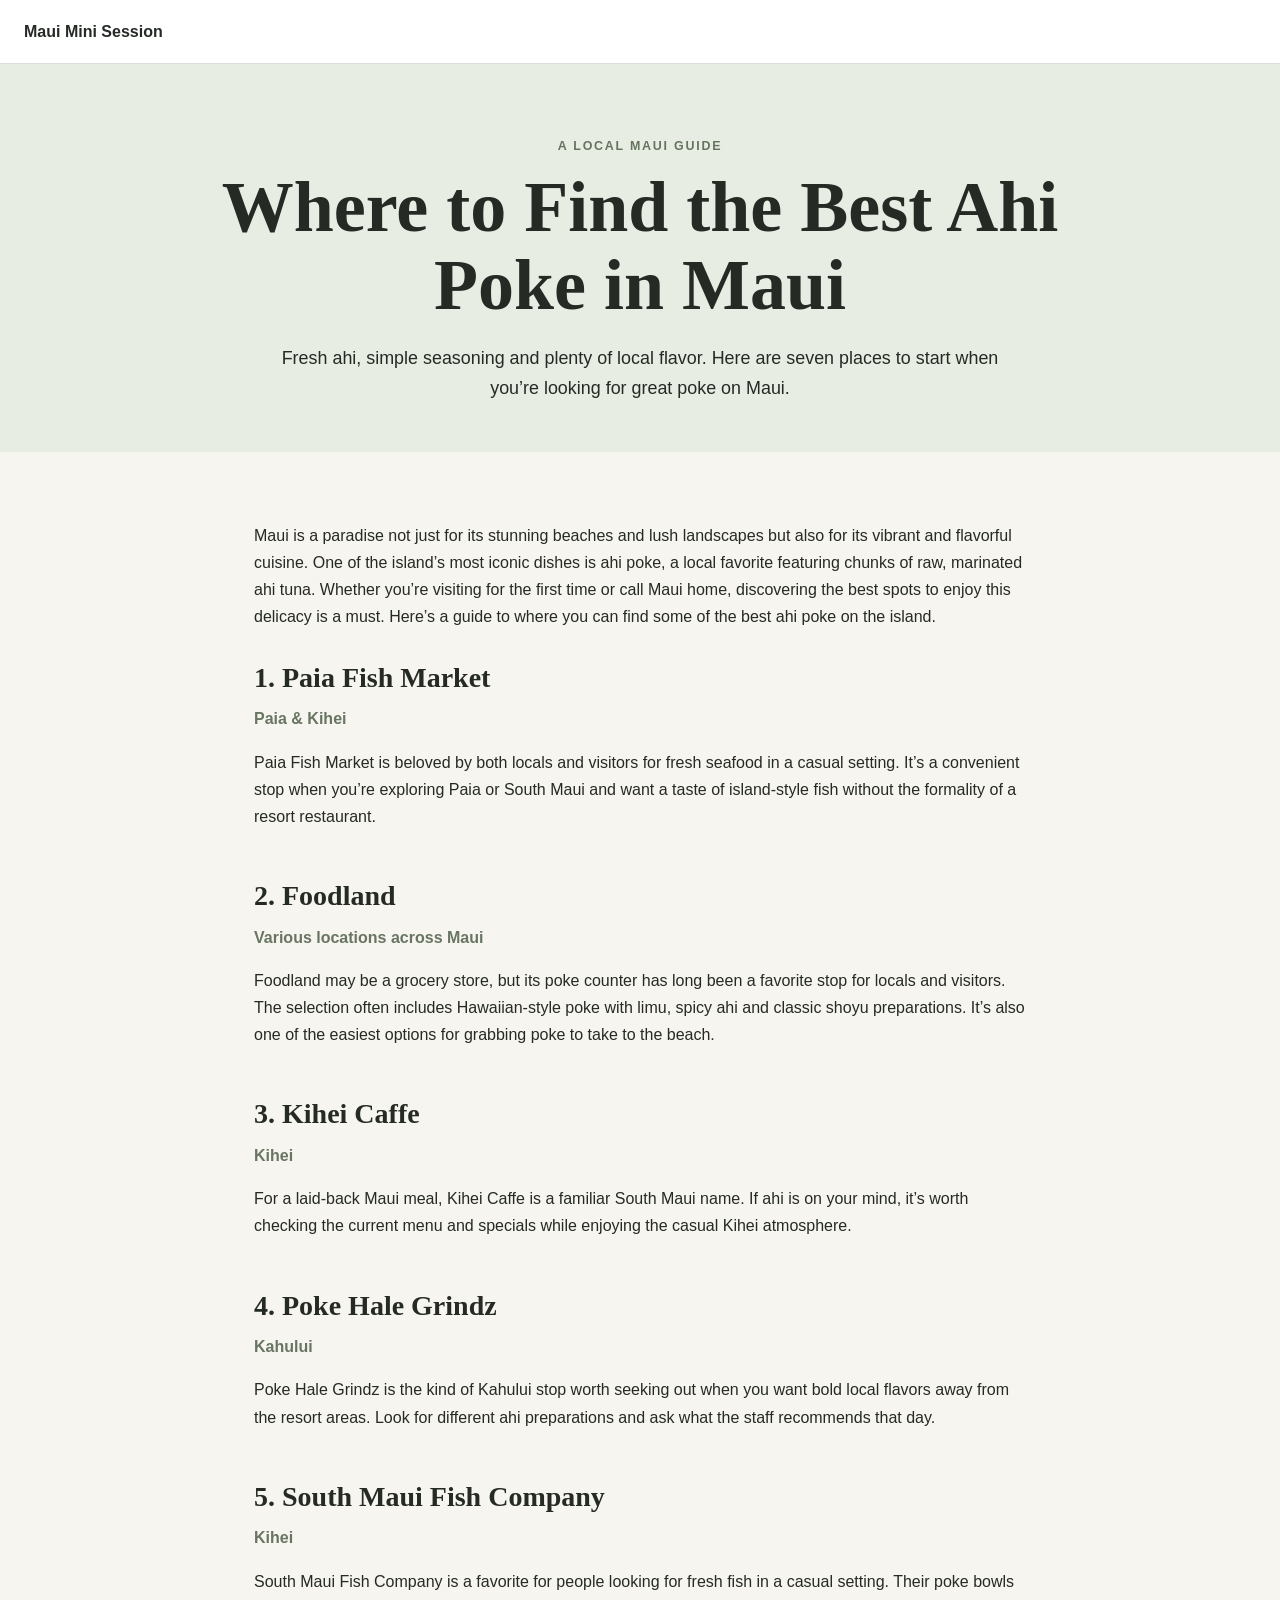
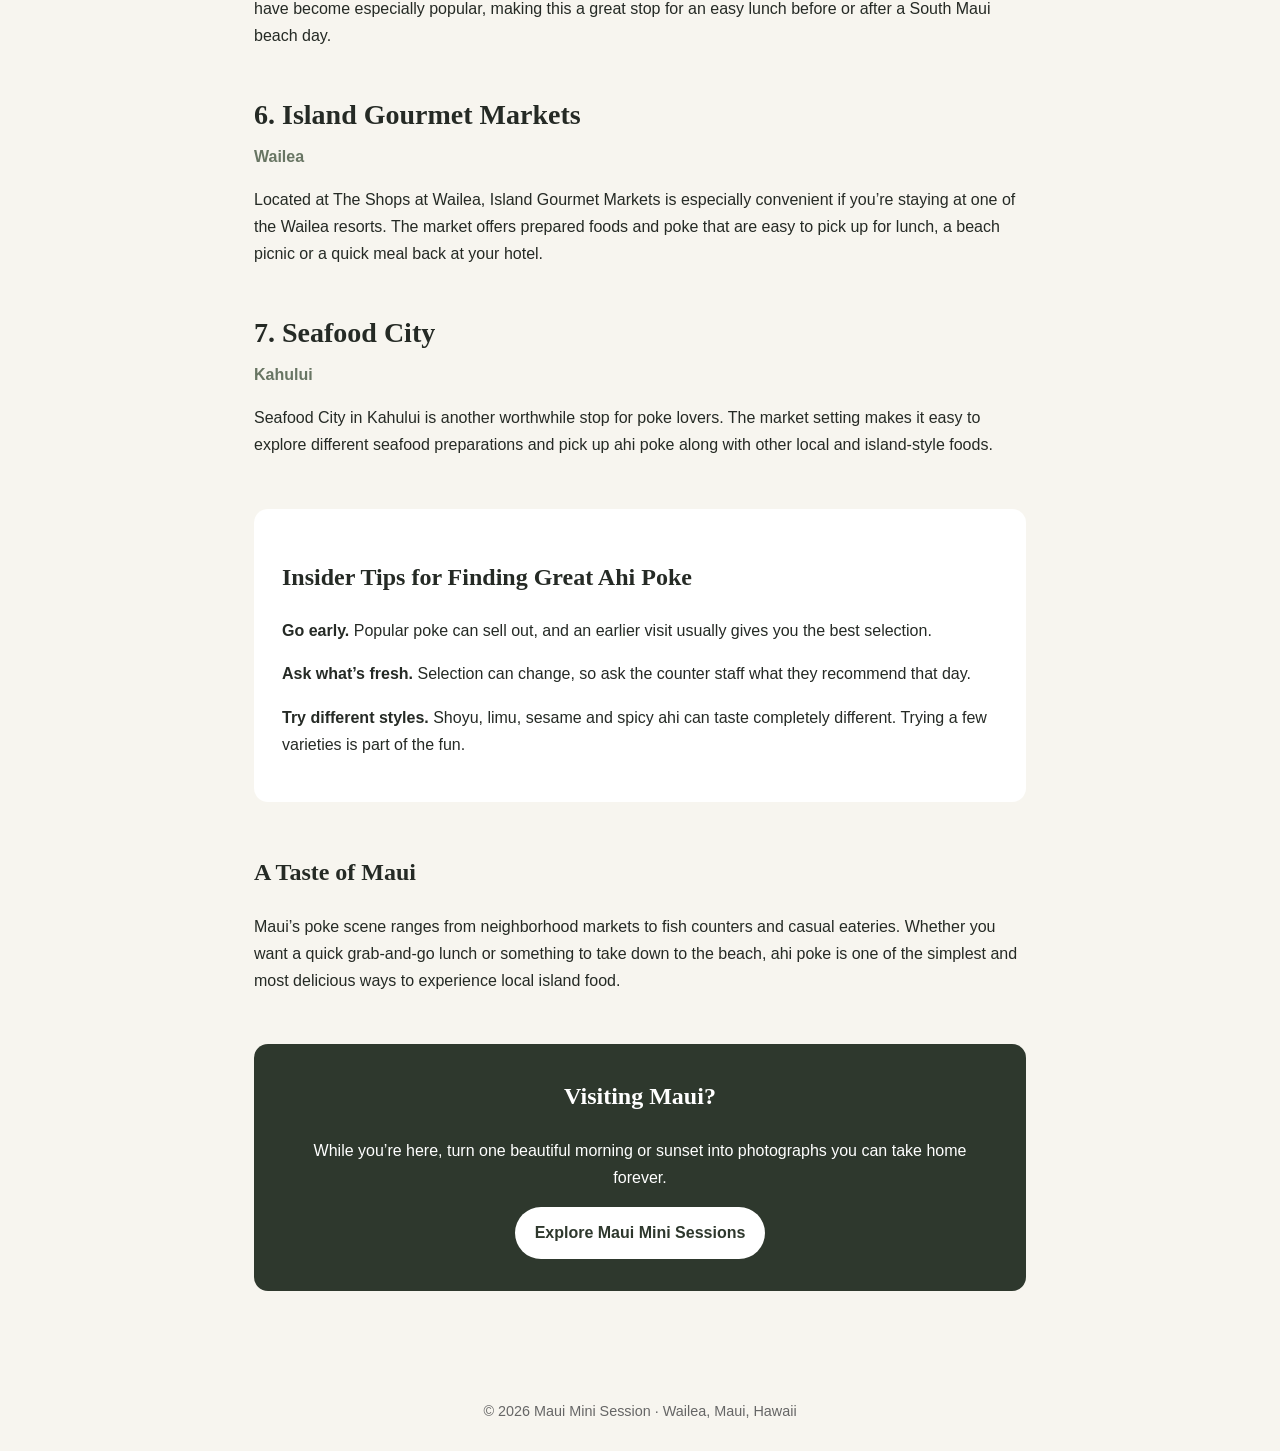
==== best-ahi-poke-maui/index.html @ fb703e7d "Publish guide to the best ahi poke in Maui" ====
<!doctype html>
<html lang="en">
<head>
<meta charset="utf-8">
<meta name="viewport" content="width=device-width, initial-scale=1">
<title>Where to Find the Best Ahi Poke in Maui | Local Maui Guide</title>
<meta name="description" content="Looking for the best ahi poke in Maui? Discover seven local favorites in Kihei, Wailea, Kahului and Paia, plus tips for finding fresh poke on the island.">
<link rel="canonical" href="https://mauiminisession.com/best-ahi-poke-maui/">
<meta name="robots" content="index,follow,max-image-preview:large,max-snippet:-1,max-video-preview:-1">
<link rel="icon" type="image/svg+xml" href="../assets/favicon.svg">
<meta property="og:type" content="article">
<meta property="og:site_name" content="Maui Mini Session">
<meta property="og:title" content="Where to Find the Best Ahi Poke in Maui">
<meta property="og:description" content="Seven local spots for fresh ahi poke in Maui, from Kihei and Wailea to Kahului and Paia.">
<meta property="og:url" content="https://mauiminisession.com/best-ahi-poke-maui/">
<style>
:root{--ink:#252a25;--sage:#93a884;--cream:#f7f5ef;--white:#fff}*{box-sizing:border-box}body{margin:0;font-family:Arial,Helvetica,sans-serif;color:var(--ink);background:var(--cream);line-height:1.7}.top{background:var(--white);border-bottom:1px solid #ddd;padding:18px 24px}.top a{color:var(--ink);text-decoration:none;font-weight:700}.hero{padding:72px 24px 48px;text-align:center;background:#e8ede4}.hero .eyebrow{text-transform:uppercase;letter-spacing:.14em;font-size:.78rem;font-weight:700;color:#66745f}.hero h1{font-family:Georgia,serif;font-size:clamp(2.3rem,6vw,4.5rem);line-height:1.08;max-width:900px;margin:12px auto 18px}.hero p{max-width:720px;margin:auto;font-size:1.12rem}.wrap{max-width:820px;margin:0 auto;padding:54px 24px 80px}.spot{margin:0 0 42px}.spot h2{font-family:Georgia,serif;font-size:1.75rem;margin-bottom:4px}.location{font-weight:700;color:#687563;margin:0 0 10px}.tips{background:var(--white);padding:28px;border-radius:14px;margin:50px 0}.tips h2,.wrap>h2{font-family:Georgia,serif}.cta{background:#2e382d;color:#fff;padding:32px;border-radius:14px;text-align:center;margin-top:50px}.cta h2{margin-top:0;font-family:Georgia,serif}.cta a{display:inline-block;background:#fff;color:#2e382d;text-decoration:none;font-weight:700;padding:12px 20px;border-radius:999px}footer{text-align:center;padding:28px;color:#666;font-size:.9rem}@media(max-width:600px){.hero{padding-top:50px}.wrap{padding-top:38px}}
</style>
<script type="application/ld+json">
{"@context":"https://schema.org","@type":"BlogPosting","headline":"Where to Find the Best Ahi Poke in Maui","description":"Seven local spots for fresh ahi poke in Maui, from Kihei and Wailea to Kahului and Paia.","datePublished":"2026-08-22","dateModified":"2026-08-22","mainEntityOfPage":"https://mauiminisession.com/best-ahi-poke-maui/","author":{"@type":"Organization","name":"Maui Mini Session"},"publisher":{"@type":"Organization","name":"Maui Mini Session","url":"https://mauiminisession.com/"}}
</script>
</head>
<body>
<header class="top"><a href="/">Maui Mini Session</a></header>
<section class="hero"><div class="eyebrow">A Local Maui Guide</div><h1>Where to Find the Best Ahi Poke in Maui</h1><p>Fresh ahi, simple seasoning and plenty of local flavor. Here are seven places to start when you’re looking for great poke on Maui.</p></section>
<main class="wrap">
<p>Maui is a paradise not just for its stunning beaches and lush landscapes but also for its vibrant and flavorful cuisine. One of the island’s most iconic dishes is ahi poke, a local favorite featuring chunks of raw, marinated ahi tuna. Whether you’re visiting for the first time or call Maui home, discovering the best spots to enjoy this delicacy is a must. Here’s a guide to where you can find some of the best ahi poke on the island.</p>
<section class="spot"><h2>1. Paia Fish Market</h2><p class="location">Paia &amp; Kihei</p><p>Paia Fish Market is beloved by both locals and visitors for fresh seafood in a casual setting. It’s a convenient stop when you’re exploring Paia or South Maui and want a taste of island-style fish without the formality of a resort restaurant.</p></section>
<section class="spot"><h2>2. Foodland</h2><p class="location">Various locations across Maui</p><p>Foodland may be a grocery store, but its poke counter has long been a favorite stop for locals and visitors. The selection often includes Hawaiian-style poke with limu, spicy ahi and classic shoyu preparations. It’s also one of the easiest options for grabbing poke to take to the beach.</p></section>
<section class="spot"><h2>3. Kihei Caffe</h2><p class="location">Kihei</p><p>For a laid-back Maui meal, Kihei Caffe is a familiar South Maui name. If ahi is on your mind, it’s worth checking the current menu and specials while enjoying the casual Kihei atmosphere.</p></section>
<section class="spot"><h2>4. Poke Hale Grindz</h2><p class="location">Kahului</p><p>Poke Hale Grindz is the kind of Kahului stop worth seeking out when you want bold local flavors away from the resort areas. Look for different ahi preparations and ask what the staff recommends that day.</p></section>
<section class="spot"><h2>5. South Maui Fish Company</h2><p class="location">Kihei</p><p>South Maui Fish Company is a favorite for people looking for fresh fish in a casual setting. Their poke bowls have become especially popular, making this a great stop for an easy lunch before or after a South Maui beach day.</p></section>
<section class="spot"><h2>6. Island Gourmet Markets</h2><p class="location">Wailea</p><p>Located at The Shops at Wailea, Island Gourmet Markets is especially convenient if you’re staying at one of the Wailea resorts. The market offers prepared foods and poke that are easy to pick up for lunch, a beach picnic or a quick meal back at your hotel.</p></section>
<section class="spot"><h2>7. Seafood City</h2><p class="location">Kahului</p><p>Seafood City in Kahului is another worthwhile stop for poke lovers. The market setting makes it easy to explore different seafood preparations and pick up ahi poke along with other local and island-style foods.</p></section>
<section class="tips"><h2>Insider Tips for Finding Great Ahi Poke</h2><p><strong>Go early.</strong> Popular poke can sell out, and an earlier visit usually gives you the best selection.</p><p><strong>Ask what’s fresh.</strong> Selection can change, so ask the counter staff what they recommend that day.</p><p><strong>Try different styles.</strong> Shoyu, limu, sesame and spicy ahi can taste completely different. Trying a few varieties is part of the fun.</p></section>
<h2>A Taste of Maui</h2><p>Maui’s poke scene ranges from neighborhood markets to fish counters and casual eateries. Whether you want a quick grab-and-go lunch or something to take down to the beach, ahi poke is one of the simplest and most delicious ways to experience local island food.</p>
<div class="cta"><h2>Visiting Maui?</h2><p>While you’re here, turn one beautiful morning or sunset into photographs you can take home forever.</p><a href="/">Explore Maui Mini Sessions</a></div>
</main>
<footer>© 2026 Maui Mini Session · Wailea, Maui, Hawaii</footer>
</body></html>
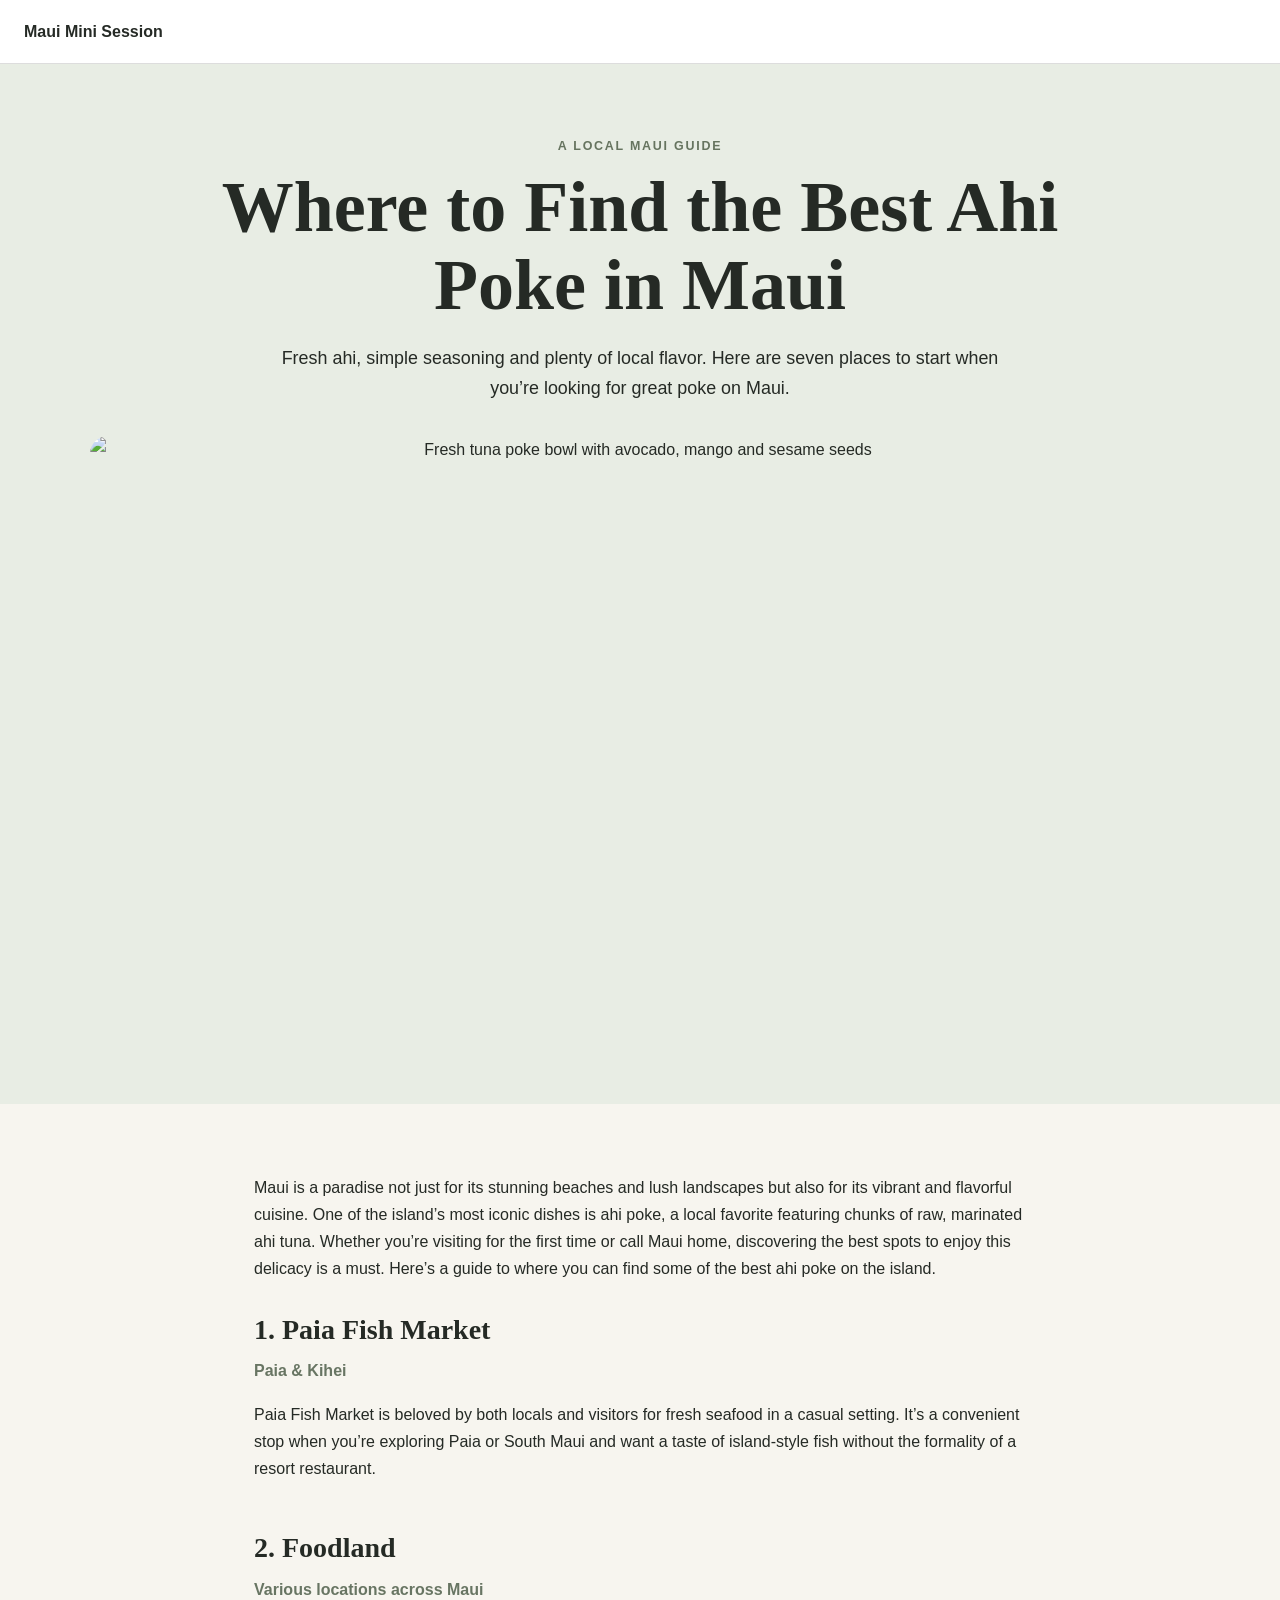
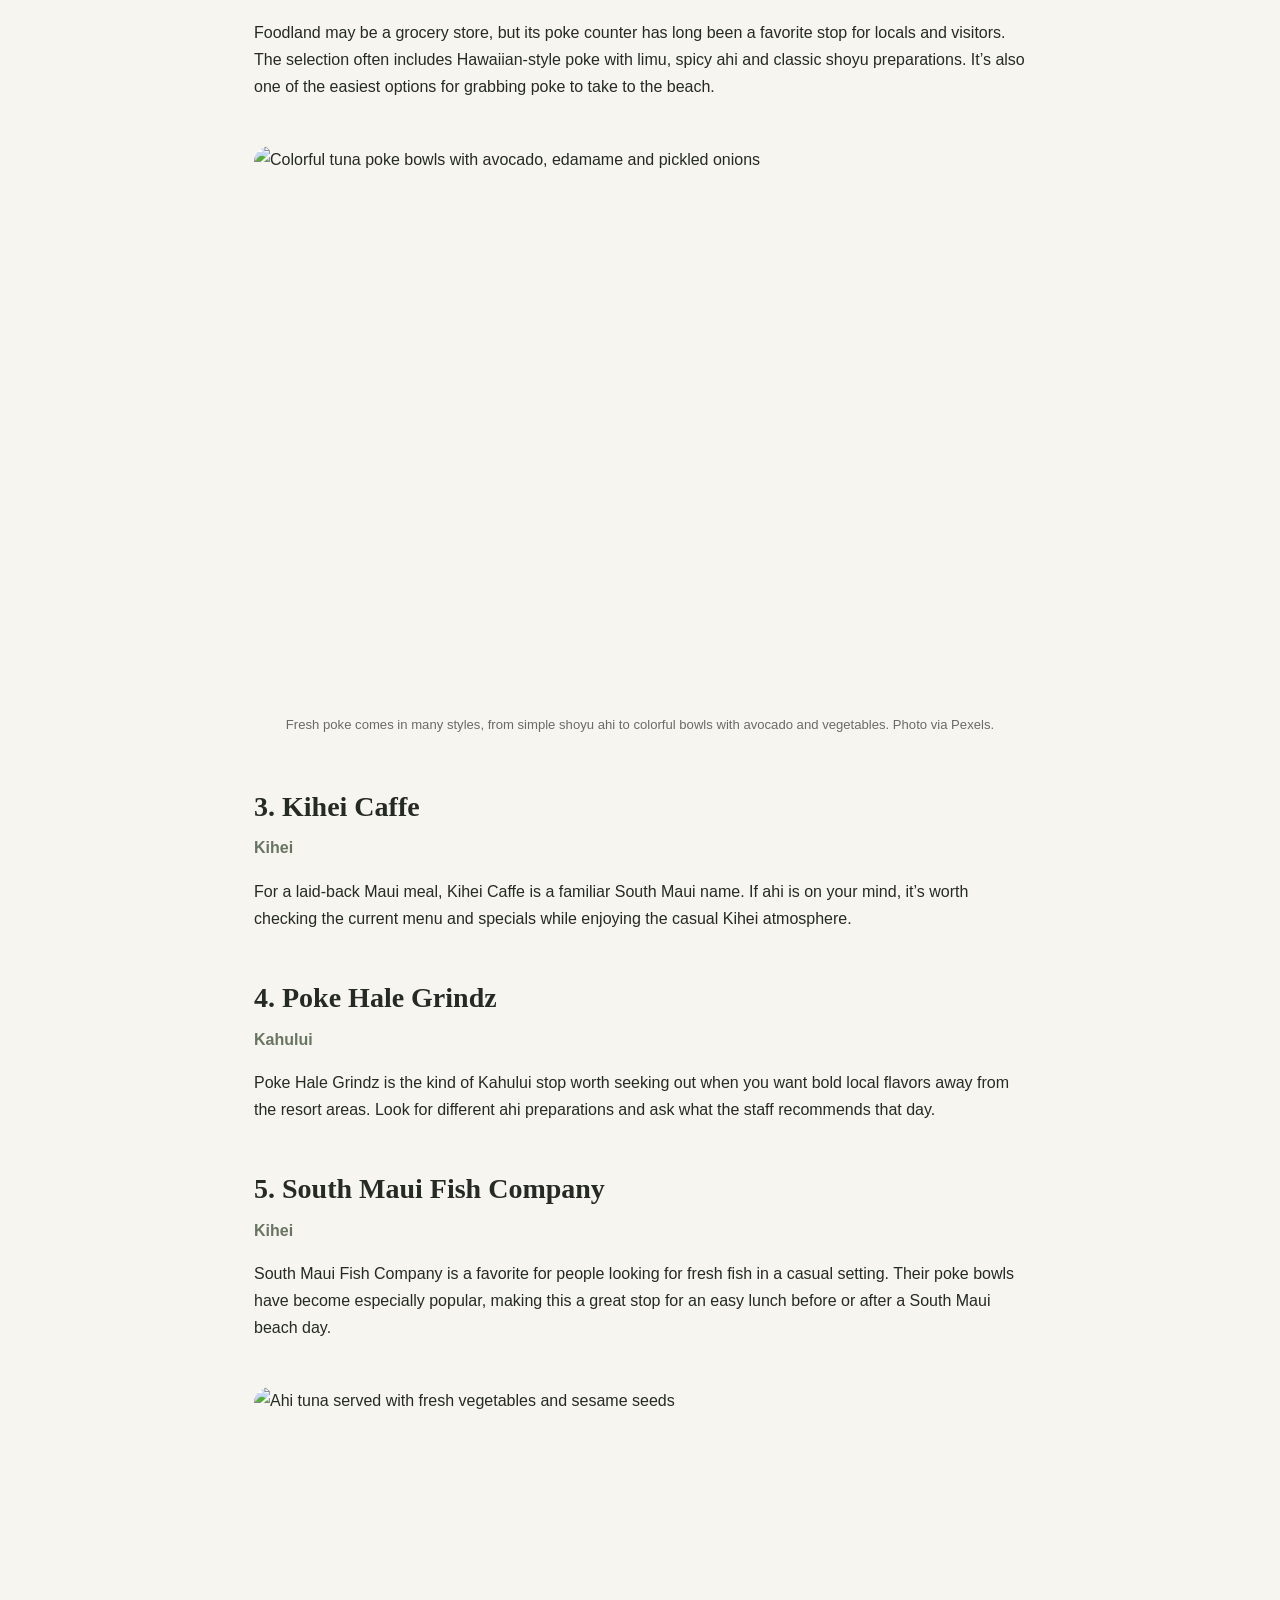
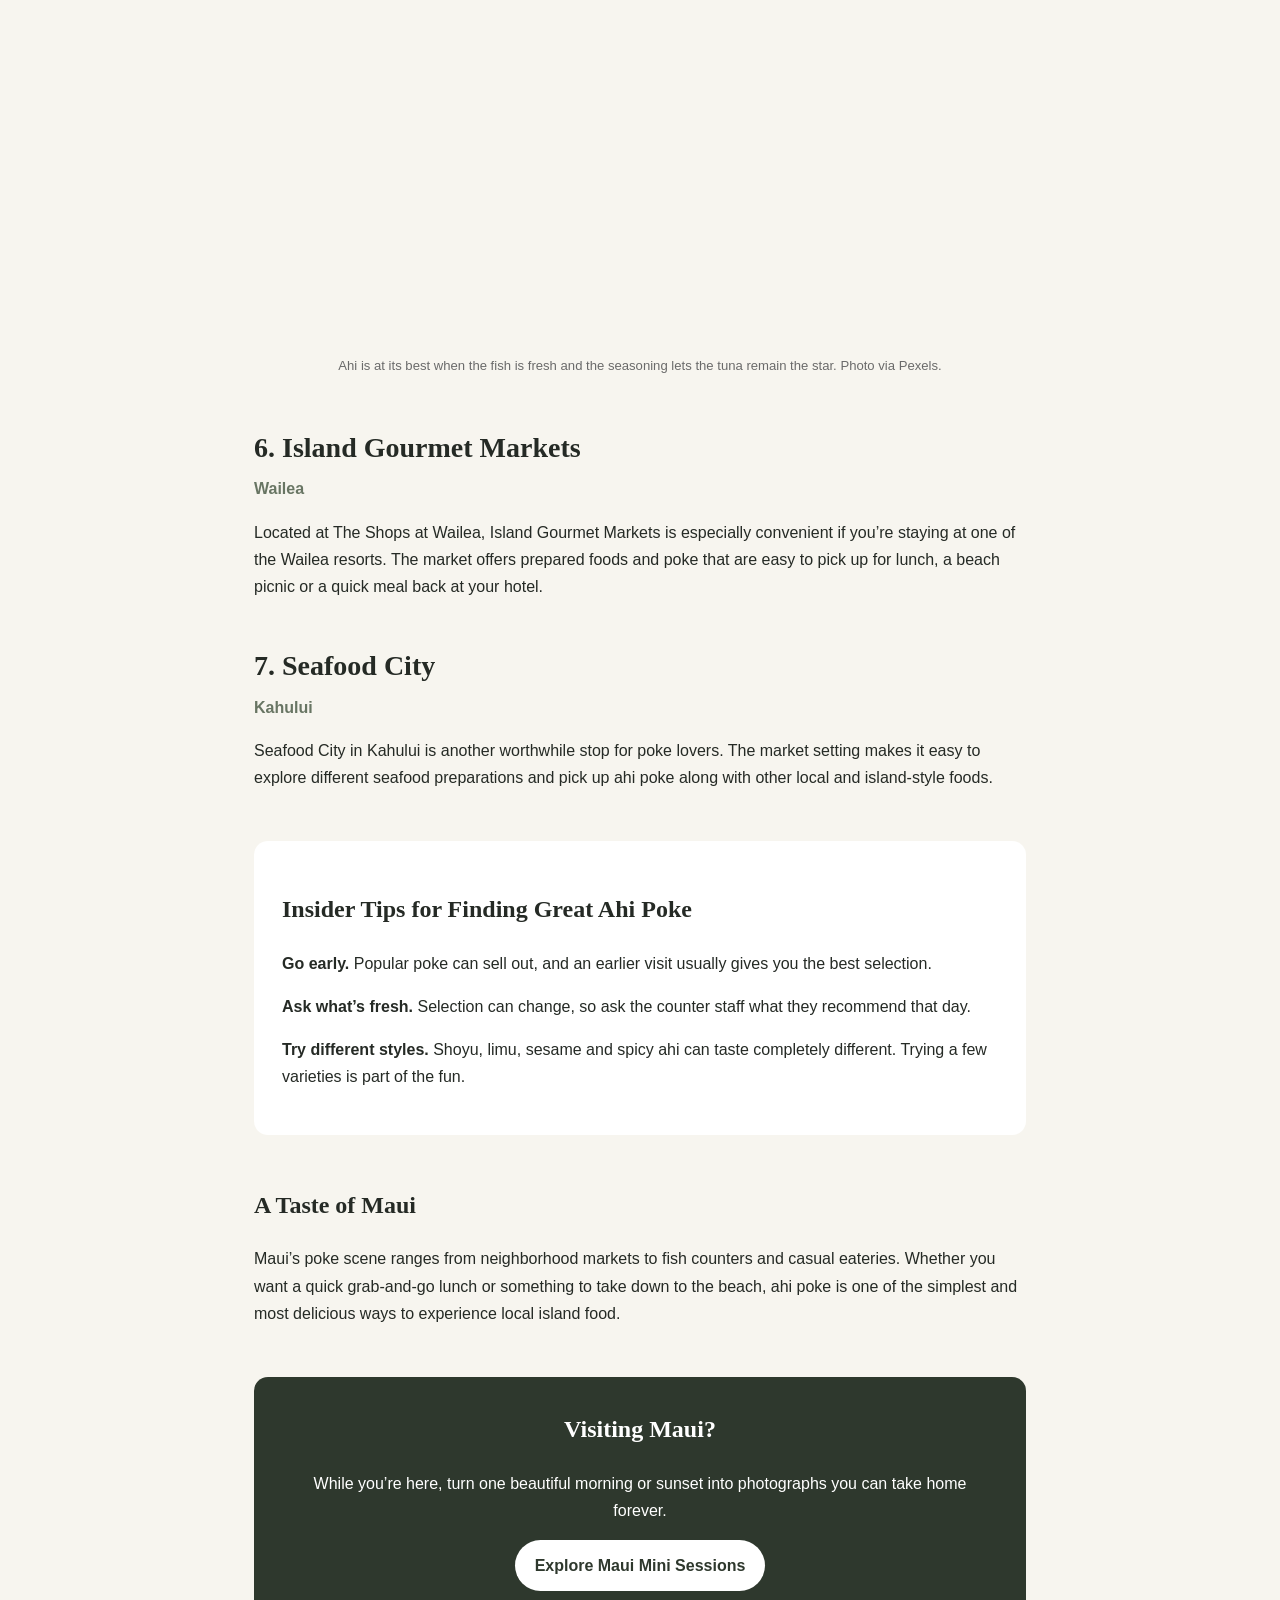
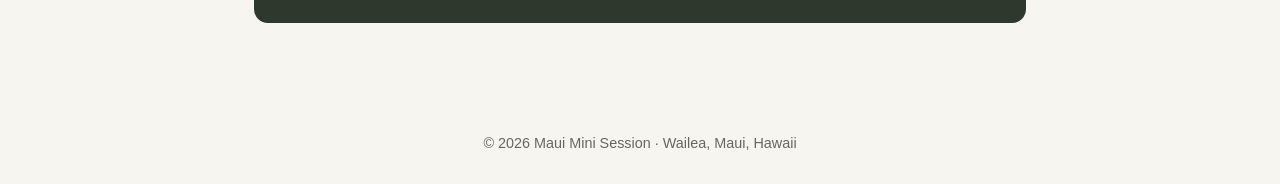
==== commit 898bdb48: "Add stock poke photography to Maui ahi poke guide" ====
--- a/best-ahi-poke-maui/index.html
+++ b/best-ahi-poke-maui/index.html
@@ -13,23 +13,29 @@
 <meta property="og:title" content="Where to Find the Best Ahi Poke in Maui">
 <meta property="og:description" content="Seven local spots for fresh ahi poke in Maui, from Kihei and Wailea to Kahului and Paia.">
 <meta property="og:url" content="https://mauiminisession.com/best-ahi-poke-maui/">
+<meta property="og:image" content="https://images.pexels.com/photos/15913487/pexels-photo-15913487/free-photo-of-salad-in-bowl.jpeg?auto=compress&dpr=1&w=1600">
+<meta property="og:image:alt" content="Fresh tuna poke bowl with avocado, mango and sesame seeds">
+<meta name="twitter:card" content="summary_large_image">
+<meta name="twitter:image" content="https://images.pexels.com/photos/15913487/pexels-photo-15913487/free-photo-of-salad-in-bowl.jpeg?auto=compress&dpr=1&w=1600">
 <style>
-:root{--ink:#252a25;--sage:#93a884;--cream:#f7f5ef;--white:#fff}*{box-sizing:border-box}body{margin:0;font-family:Arial,Helvetica,sans-serif;color:var(--ink);background:var(--cream);line-height:1.7}.top{background:var(--white);border-bottom:1px solid #ddd;padding:18px 24px}.top a{color:var(--ink);text-decoration:none;font-weight:700}.hero{padding:72px 24px 48px;text-align:center;background:#e8ede4}.hero .eyebrow{text-transform:uppercase;letter-spacing:.14em;font-size:.78rem;font-weight:700;color:#66745f}.hero h1{font-family:Georgia,serif;font-size:clamp(2.3rem,6vw,4.5rem);line-height:1.08;max-width:900px;margin:12px auto 18px}.hero p{max-width:720px;margin:auto;font-size:1.12rem}.wrap{max-width:820px;margin:0 auto;padding:54px 24px 80px}.spot{margin:0 0 42px}.spot h2{font-family:Georgia,serif;font-size:1.75rem;margin-bottom:4px}.location{font-weight:700;color:#687563;margin:0 0 10px}.tips{background:var(--white);padding:28px;border-radius:14px;margin:50px 0}.tips h2,.wrap>h2{font-family:Georgia,serif}.cta{background:#2e382d;color:#fff;padding:32px;border-radius:14px;text-align:center;margin-top:50px}.cta h2{margin-top:0;font-family:Georgia,serif}.cta a{display:inline-block;background:#fff;color:#2e382d;text-decoration:none;font-weight:700;padding:12px 20px;border-radius:999px}footer{text-align:center;padding:28px;color:#666;font-size:.9rem}@media(max-width:600px){.hero{padding-top:50px}.wrap{padding-top:38px}}
+:root{--ink:#252a25;--sage:#93a884;--cream:#f7f5ef;--white:#fff}*{box-sizing:border-box}body{margin:0;font-family:Arial,Helvetica,sans-serif;color:var(--ink);background:var(--cream);line-height:1.7}.top{background:var(--white);border-bottom:1px solid #ddd;padding:18px 24px}.top a{color:var(--ink);text-decoration:none;font-weight:700}.hero{padding:72px 24px 48px;text-align:center;background:#e8ede4}.hero .eyebrow{text-transform:uppercase;letter-spacing:.14em;font-size:.78rem;font-weight:700;color:#66745f}.hero h1{font-family:Georgia,serif;font-size:clamp(2.3rem,6vw,4.5rem);line-height:1.08;max-width:900px;margin:12px auto 18px}.hero p{max-width:720px;margin:auto;font-size:1.12rem}.hero-image{display:block;width:min(1100px,calc(100% - 32px));max-height:620px;object-fit:cover;margin:32px auto 0;border-radius:18px}.wrap{max-width:820px;margin:0 auto;padding:54px 24px 80px}.spot{margin:0 0 42px}.spot h2{font-family:Georgia,serif;font-size:1.75rem;margin-bottom:4px}.location{font-weight:700;color:#687563;margin:0 0 10px}.article-photo{margin:46px 0}.article-photo img{display:block;width:100%;max-height:560px;object-fit:cover;border-radius:16px}.article-photo figcaption{font-size:.82rem;color:#6a6a6a;margin-top:8px;text-align:center}.article-photo a{color:inherit}.tips{background:var(--white);padding:28px;border-radius:14px;margin:50px 0}.tips h2,.wrap>h2{font-family:Georgia,serif}.cta{background:#2e382d;color:#fff;padding:32px;border-radius:14px;text-align:center;margin-top:50px}.cta h2{margin-top:0;font-family:Georgia,serif}.cta a{display:inline-block;background:#fff;color:#2e382d;text-decoration:none;font-weight:700;padding:12px 20px;border-radius:999px}footer{text-align:center;padding:28px;color:#666;font-size:.9rem}@media(max-width:600px){.hero{padding-top:50px}.wrap{padding-top:38px}.hero-image{border-radius:12px}}
 </style>
 <script type="application/ld+json">
-{"@context":"https://schema.org","@type":"BlogPosting","headline":"Where to Find the Best Ahi Poke in Maui","description":"Seven local spots for fresh ahi poke in Maui, from Kihei and Wailea to Kahului and Paia.","datePublished":"2026-08-22","dateModified":"2026-08-22","mainEntityOfPage":"https://mauiminisession.com/best-ahi-poke-maui/","author":{"@type":"Organization","name":"Maui Mini Session"},"publisher":{"@type":"Organization","name":"Maui Mini Session","url":"https://mauiminisession.com/"}}
+{"@context":"https://schema.org","@type":"BlogPosting","headline":"Where to Find the Best Ahi Poke in Maui","description":"Seven local spots for fresh ahi poke in Maui, from Kihei and Wailea to Kahului and Paia.","datePublished":"2026-08-22","dateModified":"2026-08-22","mainEntityOfPage":"https://mauiminisession.com/best-ahi-poke-maui/","image":["https://images.pexels.com/photos/15913487/pexels-photo-15913487/free-photo-of-salad-in-bowl.jpeg?auto=compress&dpr=1&w=1600","https://images.pexels.com/photos/24706548/pexels-photo-24706548/free-photo-of-dinner-with-vegetable-and-salmon.jpeg?auto=compress&dpr=1&w=1600","https://images.pexels.com/photos/28883617/pexels-photo-28883617/free-photo-of-delicious-ahi-tuna-salad-with-fresh-vegetables.jpeg?auto=compress&dpr=1&w=1600"],"author":{"@type":"Organization","name":"Maui Mini Session"},"publisher":{"@type":"Organization","name":"Maui Mini Session","url":"https://mauiminisession.com/"}}
 </script>
 </head>
 <body>
 <header class="top"><a href="/">Maui Mini Session</a></header>
-<section class="hero"><div class="eyebrow">A Local Maui Guide</div><h1>Where to Find the Best Ahi Poke in Maui</h1><p>Fresh ahi, simple seasoning and plenty of local flavor. Here are seven places to start when you’re looking for great poke on Maui.</p></section>
+<section class="hero"><div class="eyebrow">A Local Maui Guide</div><h1>Where to Find the Best Ahi Poke in Maui</h1><p>Fresh ahi, simple seasoning and plenty of local flavor. Here are seven places to start when you’re looking for great poke on Maui.</p><img class="hero-image" src="https://images.pexels.com/photos/15913487/pexels-photo-15913487/free-photo-of-salad-in-bowl.jpeg?auto=compress&dpr=1&w=1600" alt="Fresh tuna poke bowl with avocado, mango and sesame seeds" width="1600" height="1000" fetchpriority="high"></section>
 <main class="wrap">
 <p>Maui is a paradise not just for its stunning beaches and lush landscapes but also for its vibrant and flavorful cuisine. One of the island’s most iconic dishes is ahi poke, a local favorite featuring chunks of raw, marinated ahi tuna. Whether you’re visiting for the first time or call Maui home, discovering the best spots to enjoy this delicacy is a must. Here’s a guide to where you can find some of the best ahi poke on the island.</p>
 <section class="spot"><h2>1. Paia Fish Market</h2><p class="location">Paia &amp; Kihei</p><p>Paia Fish Market is beloved by both locals and visitors for fresh seafood in a casual setting. It’s a convenient stop when you’re exploring Paia or South Maui and want a taste of island-style fish without the formality of a resort restaurant.</p></section>
 <section class="spot"><h2>2. Foodland</h2><p class="location">Various locations across Maui</p><p>Foodland may be a grocery store, but its poke counter has long been a favorite stop for locals and visitors. The selection often includes Hawaiian-style poke with limu, spicy ahi and classic shoyu preparations. It’s also one of the easiest options for grabbing poke to take to the beach.</p></section>
+<figure class="article-photo"><img src="https://images.pexels.com/photos/24706548/pexels-photo-24706548/free-photo-of-dinner-with-vegetable-and-salmon.jpeg?auto=compress&dpr=1&w=1400" alt="Colorful tuna poke bowls with avocado, edamame and pickled onions" width="1400" height="1400" loading="lazy" decoding="async"><figcaption>Fresh poke comes in many styles, from simple shoyu ahi to colorful bowls with avocado and vegetables. Photo via Pexels.</figcaption></figure>
 <section class="spot"><h2>3. Kihei Caffe</h2><p class="location">Kihei</p><p>For a laid-back Maui meal, Kihei Caffe is a familiar South Maui name. If ahi is on your mind, it’s worth checking the current menu and specials while enjoying the casual Kihei atmosphere.</p></section>
 <section class="spot"><h2>4. Poke Hale Grindz</h2><p class="location">Kahului</p><p>Poke Hale Grindz is the kind of Kahului stop worth seeking out when you want bold local flavors away from the resort areas. Look for different ahi preparations and ask what the staff recommends that day.</p></section>
 <section class="spot"><h2>5. South Maui Fish Company</h2><p class="location">Kihei</p><p>South Maui Fish Company is a favorite for people looking for fresh fish in a casual setting. Their poke bowls have become especially popular, making this a great stop for an easy lunch before or after a South Maui beach day.</p></section>
+<figure class="article-photo"><img src="https://images.pexels.com/photos/28883617/pexels-photo-28883617/free-photo-of-delicious-ahi-tuna-salad-with-fresh-vegetables.jpeg?auto=compress&dpr=1&w=1400" alt="Ahi tuna served with fresh vegetables and sesame seeds" width="1400" height="1050" loading="lazy" decoding="async"><figcaption>Ahi is at its best when the fish is fresh and the seasoning lets the tuna remain the star. Photo via Pexels.</figcaption></figure>
 <section class="spot"><h2>6. Island Gourmet Markets</h2><p class="location">Wailea</p><p>Located at The Shops at Wailea, Island Gourmet Markets is especially convenient if you’re staying at one of the Wailea resorts. The market offers prepared foods and poke that are easy to pick up for lunch, a beach picnic or a quick meal back at your hotel.</p></section>
 <section class="spot"><h2>7. Seafood City</h2><p class="location">Kahului</p><p>Seafood City in Kahului is another worthwhile stop for poke lovers. The market setting makes it easy to explore different seafood preparations and pick up ahi poke along with other local and island-style foods.</p></section>
 <section class="tips"><h2>Insider Tips for Finding Great Ahi Poke</h2><p><strong>Go early.</strong> Popular poke can sell out, and an earlier visit usually gives you the best selection.</p><p><strong>Ask what’s fresh.</strong> Selection can change, so ask the counter staff what they recommend that day.</p><p><strong>Try different styles.</strong> Shoyu, limu, sesame and spicy ahi can taste completely different. Trying a few varieties is part of the fun.</p></section>
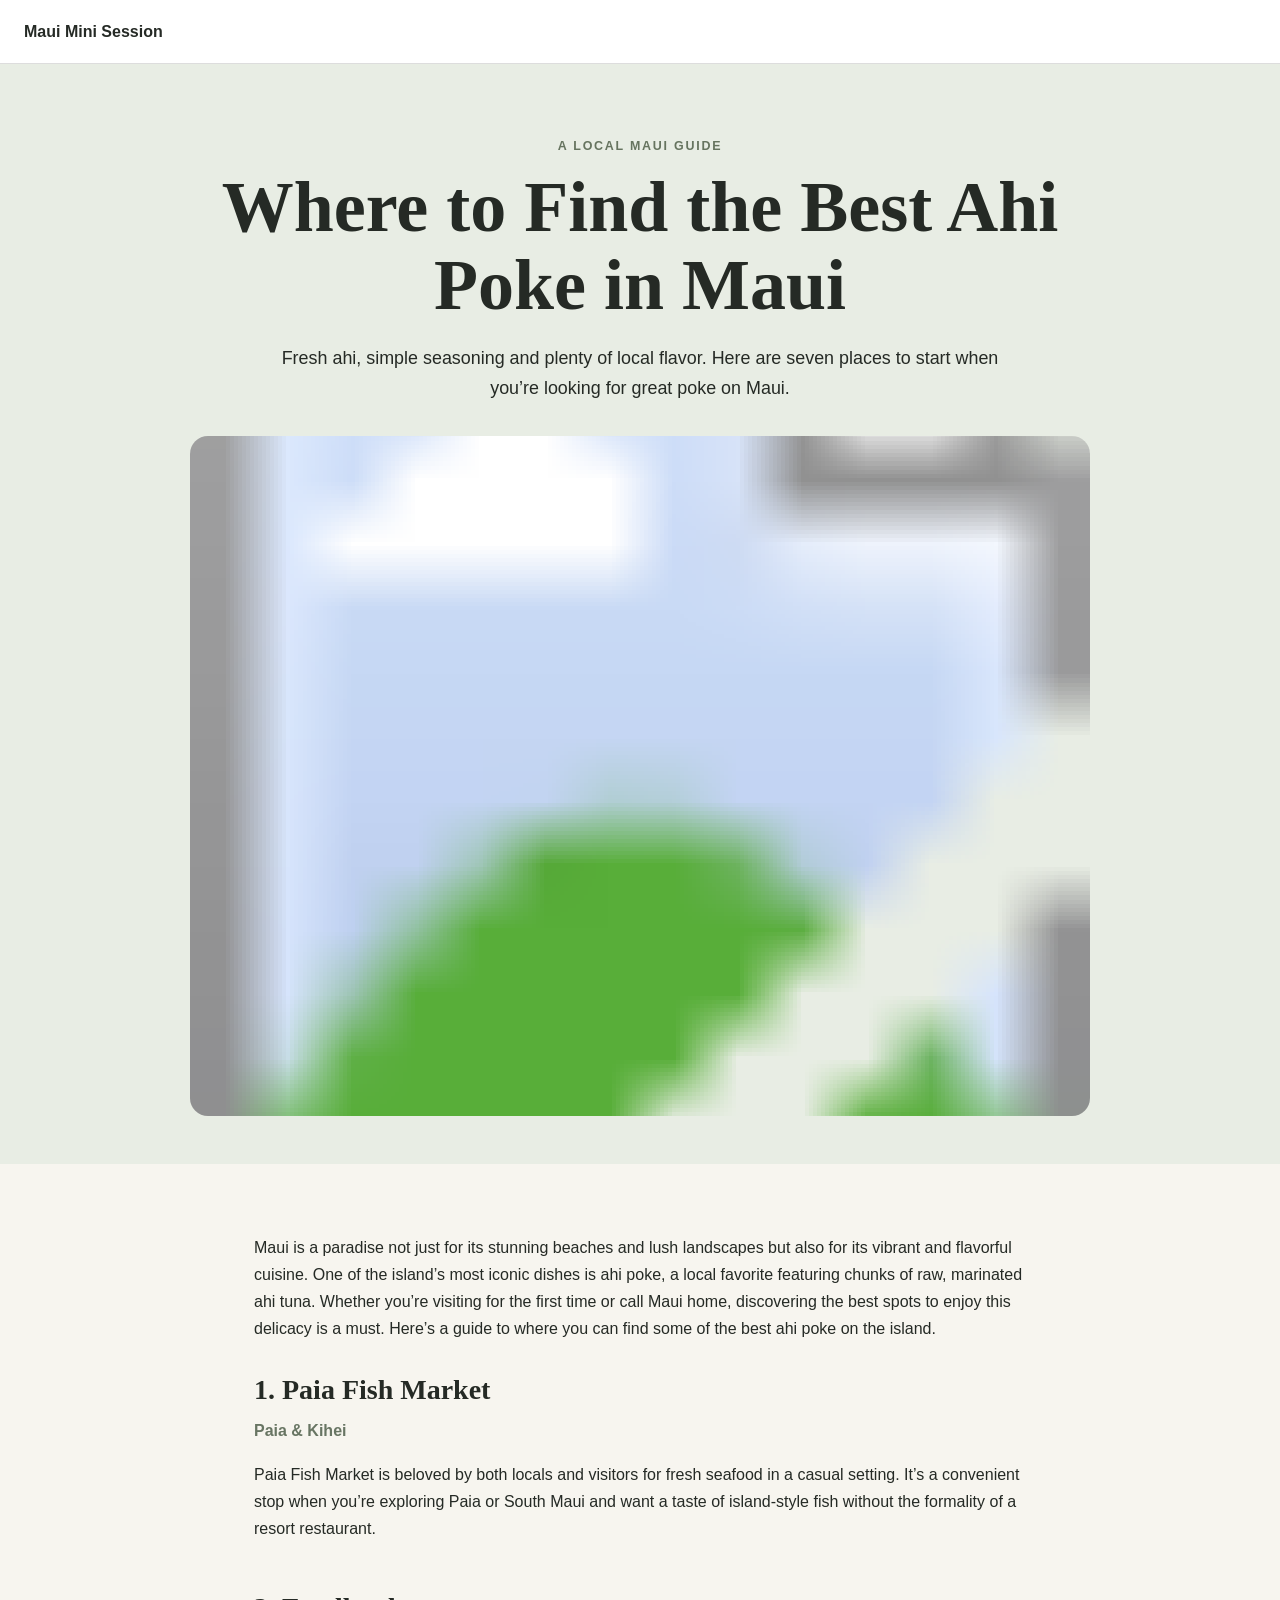
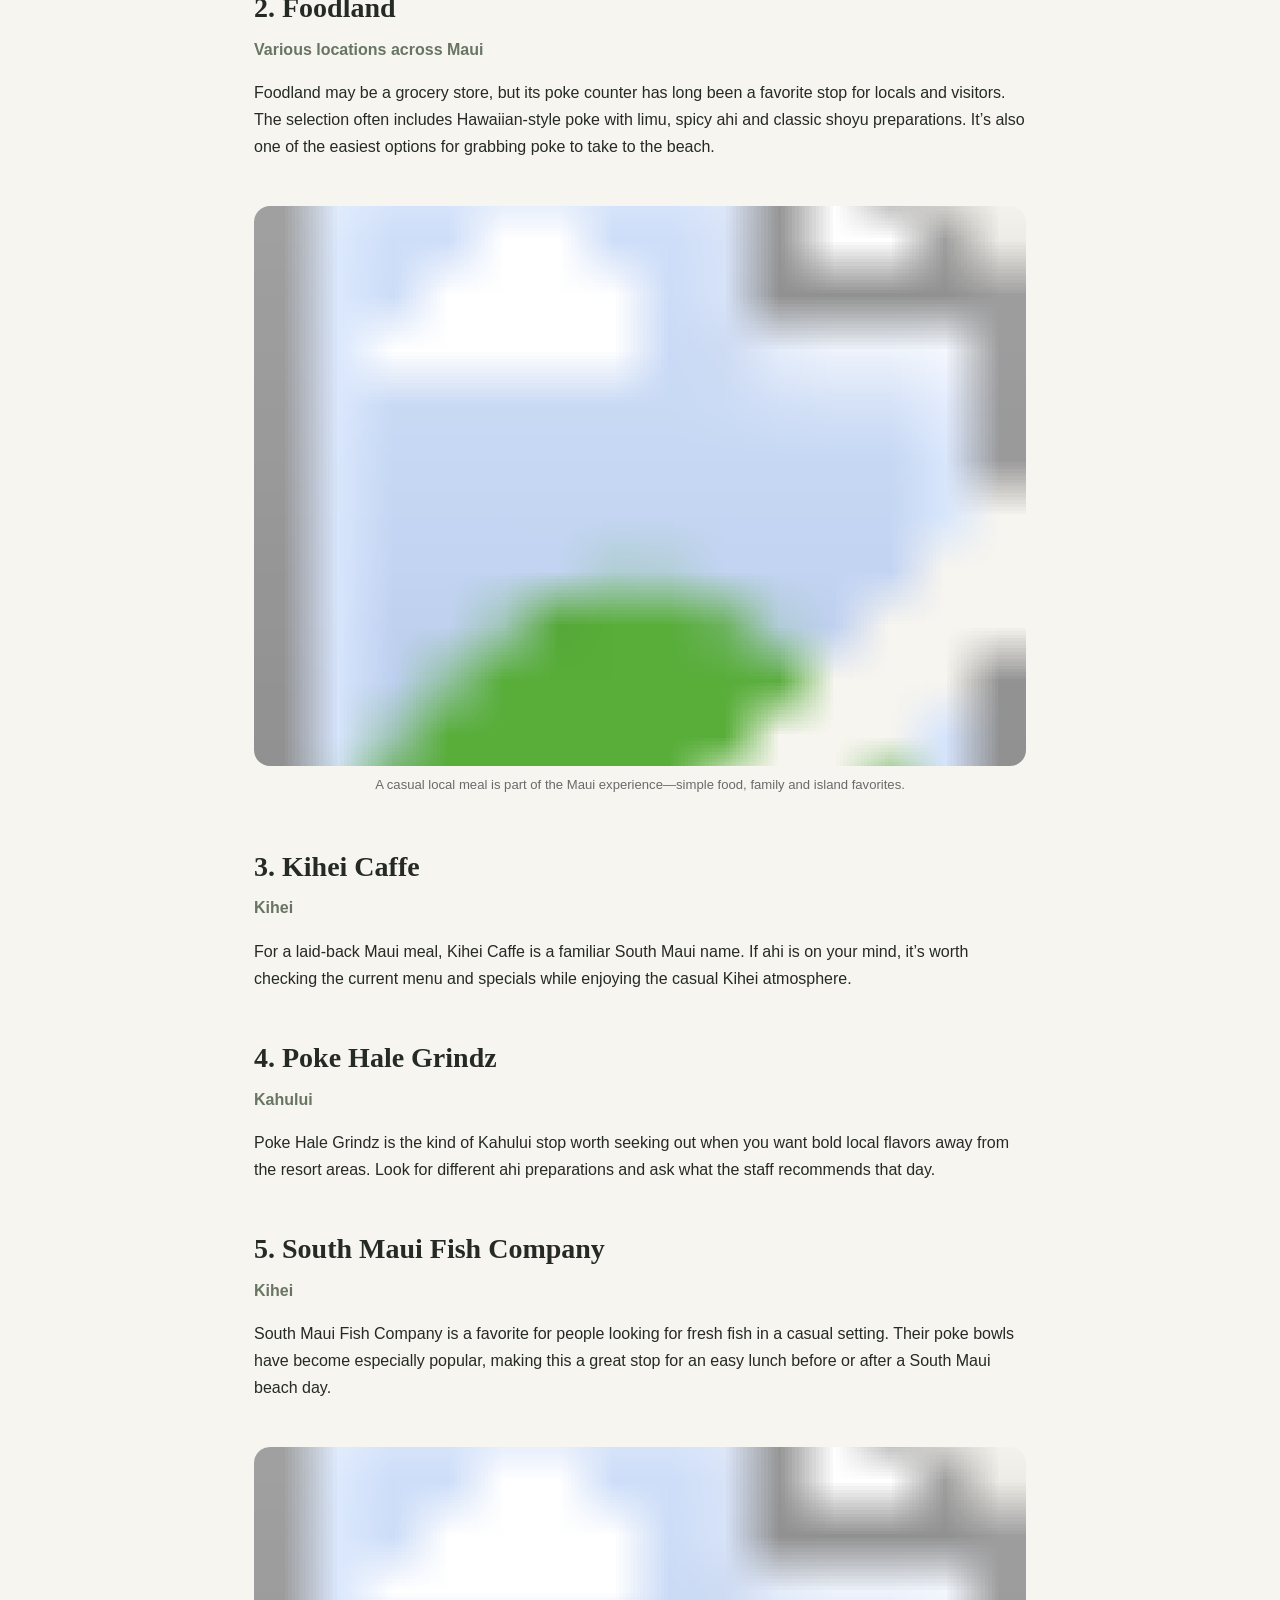
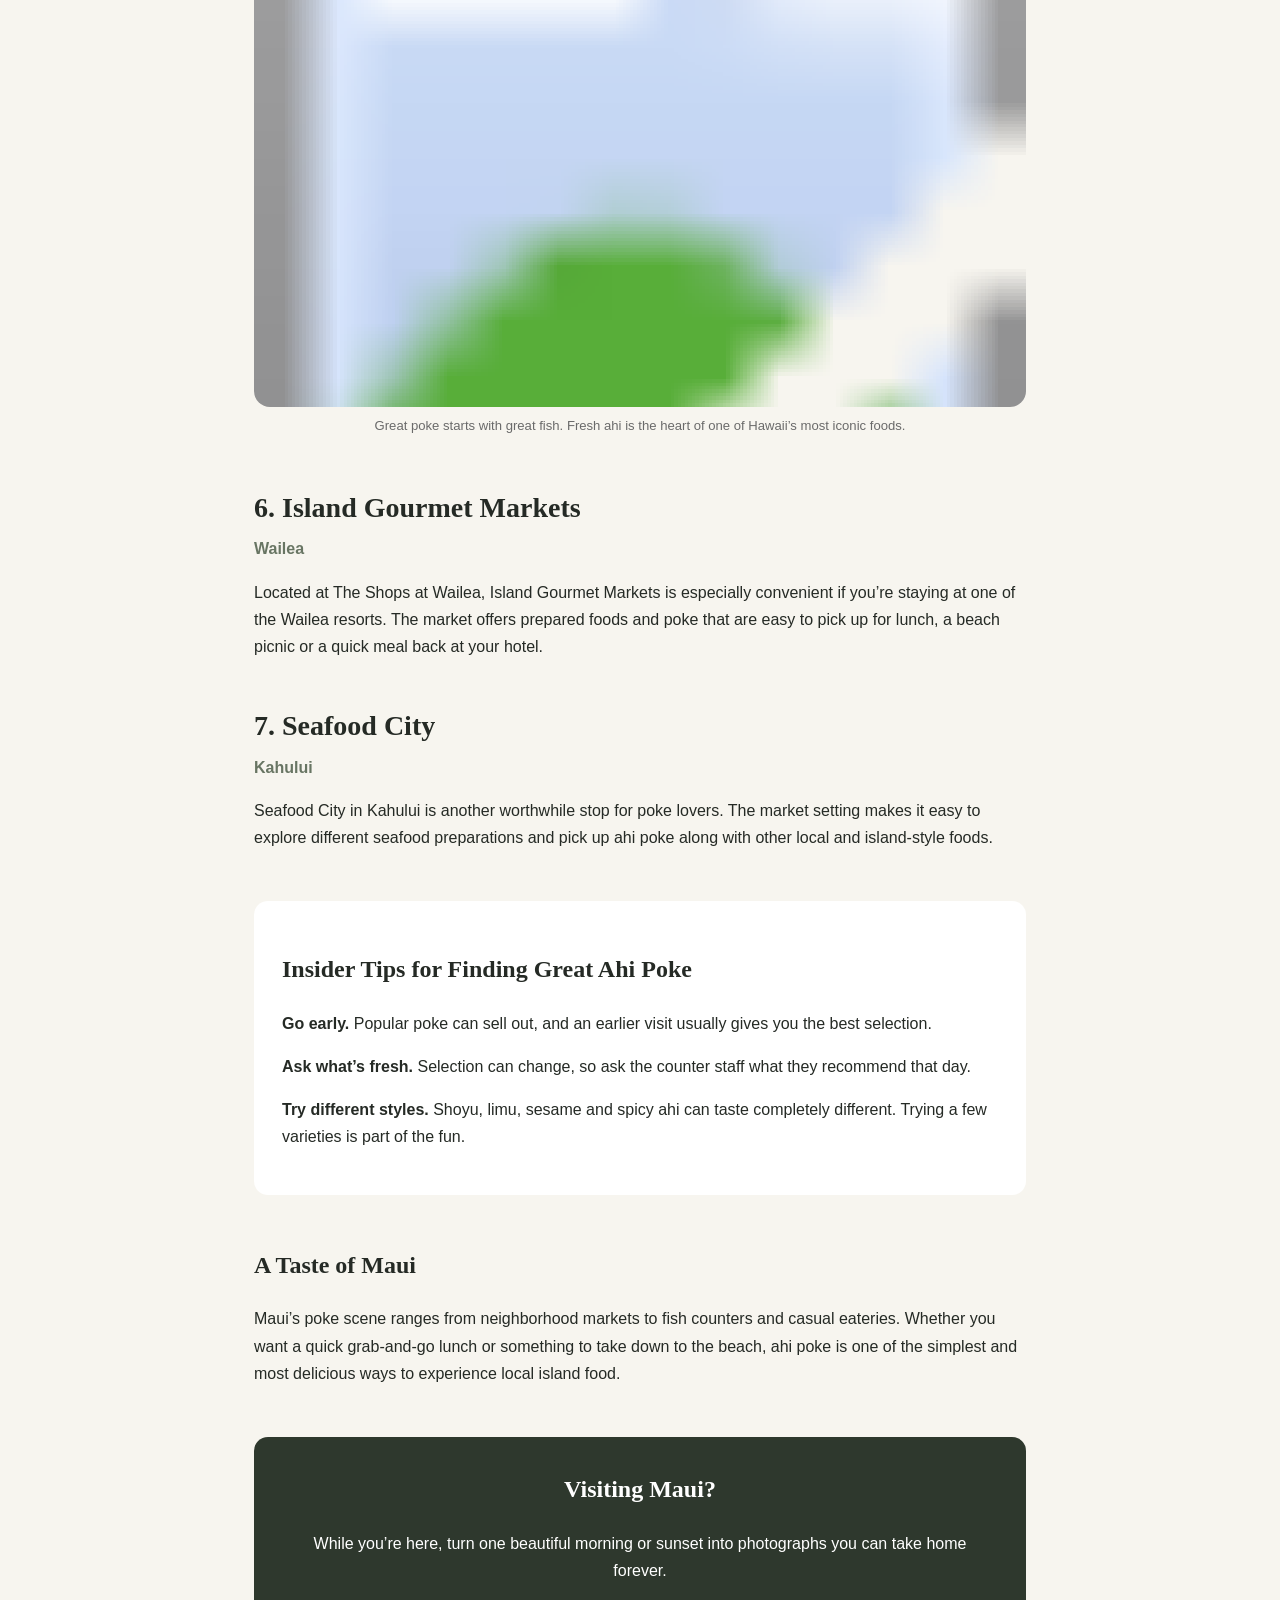
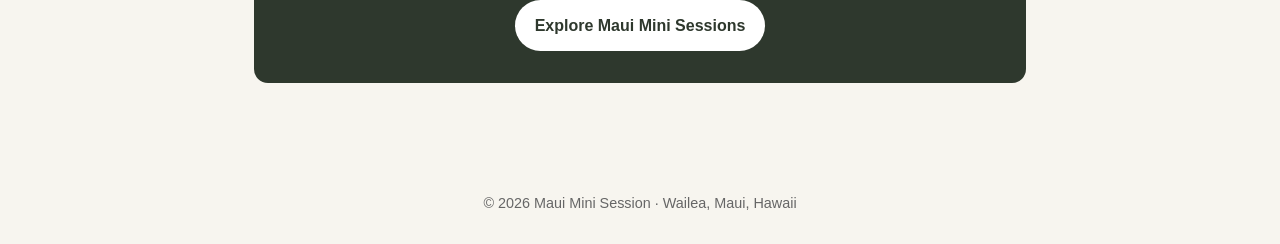
==== commit a0978012: "Use local Maui photos in ahi poke guide" ====
--- a/best-ahi-poke-maui/index.html
+++ b/best-ahi-poke-maui/index.html
@@ -13,29 +13,29 @@
 <meta property="og:title" content="Where to Find the Best Ahi Poke in Maui">
 <meta property="og:description" content="Seven local spots for fresh ahi poke in Maui, from Kihei and Wailea to Kahului and Paia.">
 <meta property="og:url" content="https://mauiminisession.com/best-ahi-poke-maui/">
-<meta property="og:image" content="https://images.pexels.com/photos/15913487/pexels-photo-15913487/free-photo-of-salad-in-bowl.jpeg?auto=compress&dpr=1&w=1600">
-<meta property="og:image:alt" content="Fresh tuna poke bowl with avocado, mango and sesame seeds">
+<meta property="og:image" content="https://mauiminisession.com/assets/maui-ahi-tuna-local.svg">
+<meta property="og:image:alt" content="Fresh locally caught ahi tuna in a Maui kitchen">
 <meta name="twitter:card" content="summary_large_image">
-<meta name="twitter:image" content="https://images.pexels.com/photos/15913487/pexels-photo-15913487/free-photo-of-salad-in-bowl.jpeg?auto=compress&dpr=1&w=1600">
+<meta name="twitter:image" content="https://mauiminisession.com/assets/maui-ahi-tuna-local.svg">
 <style>
-:root{--ink:#252a25;--sage:#93a884;--cream:#f7f5ef;--white:#fff}*{box-sizing:border-box}body{margin:0;font-family:Arial,Helvetica,sans-serif;color:var(--ink);background:var(--cream);line-height:1.7}.top{background:var(--white);border-bottom:1px solid #ddd;padding:18px 24px}.top a{color:var(--ink);text-decoration:none;font-weight:700}.hero{padding:72px 24px 48px;text-align:center;background:#e8ede4}.hero .eyebrow{text-transform:uppercase;letter-spacing:.14em;font-size:.78rem;font-weight:700;color:#66745f}.hero h1{font-family:Georgia,serif;font-size:clamp(2.3rem,6vw,4.5rem);line-height:1.08;max-width:900px;margin:12px auto 18px}.hero p{max-width:720px;margin:auto;font-size:1.12rem}.hero-image{display:block;width:min(1100px,calc(100% - 32px));max-height:620px;object-fit:cover;margin:32px auto 0;border-radius:18px}.wrap{max-width:820px;margin:0 auto;padding:54px 24px 80px}.spot{margin:0 0 42px}.spot h2{font-family:Georgia,serif;font-size:1.75rem;margin-bottom:4px}.location{font-weight:700;color:#687563;margin:0 0 10px}.article-photo{margin:46px 0}.article-photo img{display:block;width:100%;max-height:560px;object-fit:cover;border-radius:16px}.article-photo figcaption{font-size:.82rem;color:#6a6a6a;margin-top:8px;text-align:center}.article-photo a{color:inherit}.tips{background:var(--white);padding:28px;border-radius:14px;margin:50px 0}.tips h2,.wrap>h2{font-family:Georgia,serif}.cta{background:#2e382d;color:#fff;padding:32px;border-radius:14px;text-align:center;margin-top:50px}.cta h2{margin-top:0;font-family:Georgia,serif}.cta a{display:inline-block;background:#fff;color:#2e382d;text-decoration:none;font-weight:700;padding:12px 20px;border-radius:999px}footer{text-align:center;padding:28px;color:#666;font-size:.9rem}@media(max-width:600px){.hero{padding-top:50px}.wrap{padding-top:38px}.hero-image{border-radius:12px}}
+:root{--ink:#252a25;--sage:#93a884;--cream:#f7f5ef;--white:#fff}*{box-sizing:border-box}body{margin:0;font-family:Arial,Helvetica,sans-serif;color:var(--ink);background:var(--cream);line-height:1.7}.top{background:var(--white);border-bottom:1px solid #ddd;padding:18px 24px}.top a{color:var(--ink);text-decoration:none;font-weight:700}.hero{padding:72px 24px 48px;text-align:center;background:#e8ede4}.hero .eyebrow{text-transform:uppercase;letter-spacing:.14em;font-size:.78rem;font-weight:700;color:#66745f}.hero h1{font-family:Georgia,serif;font-size:clamp(2.3rem,6vw,4.5rem);line-height:1.08;max-width:900px;margin:12px auto 18px}.hero p{max-width:720px;margin:auto;font-size:1.12rem}.hero-image{display:block;width:min(900px,calc(100% - 32px));max-height:680px;object-fit:cover;object-position:center 58%;margin:32px auto 0;border-radius:18px}.wrap{max-width:820px;margin:0 auto;padding:54px 24px 80px}.spot{margin:0 0 42px}.spot h2{font-family:Georgia,serif;font-size:1.75rem;margin-bottom:4px}.location{font-weight:700;color:#687563;margin:0 0 10px}.article-photo{margin:46px 0}.article-photo img{display:block;width:100%;max-height:560px;object-fit:cover;border-radius:16px}.article-photo figcaption{font-size:.82rem;color:#6a6a6a;margin-top:8px;text-align:center}.tips{background:var(--white);padding:28px;border-radius:14px;margin:50px 0}.tips h2,.wrap>h2{font-family:Georgia,serif}.cta{background:#2e382d;color:#fff;padding:32px;border-radius:14px;text-align:center;margin-top:50px}.cta h2{margin-top:0;font-family:Georgia,serif}.cta a{display:inline-block;background:#fff;color:#2e382d;text-decoration:none;font-weight:700;padding:12px 20px;border-radius:999px}footer{text-align:center;padding:28px;color:#666;font-size:.9rem}@media(max-width:600px){.hero{padding-top:50px}.wrap{padding-top:38px}.hero-image{border-radius:12px}}
 </style>
 <script type="application/ld+json">
-{"@context":"https://schema.org","@type":"BlogPosting","headline":"Where to Find the Best Ahi Poke in Maui","description":"Seven local spots for fresh ahi poke in Maui, from Kihei and Wailea to Kahului and Paia.","datePublished":"2026-08-22","dateModified":"2026-08-22","mainEntityOfPage":"https://mauiminisession.com/best-ahi-poke-maui/","image":["https://images.pexels.com/photos/15913487/pexels-photo-15913487/free-photo-of-salad-in-bowl.jpeg?auto=compress&dpr=1&w=1600","https://images.pexels.com/photos/24706548/pexels-photo-24706548/free-photo-of-dinner-with-vegetable-and-salmon.jpeg?auto=compress&dpr=1&w=1600","https://images.pexels.com/photos/28883617/pexels-photo-28883617/free-photo-of-delicious-ahi-tuna-salad-with-fresh-vegetables.jpeg?auto=compress&dpr=1&w=1600"],"author":{"@type":"Organization","name":"Maui Mini Session"},"publisher":{"@type":"Organization","name":"Maui Mini Session","url":"https://mauiminisession.com/"}}
+{"@context":"https://schema.org","@type":"BlogPosting","headline":"Where to Find the Best Ahi Poke in Maui","description":"Seven local spots for fresh ahi poke in Maui, from Kihei and Wailea to Kahului and Paia.","datePublished":"2026-08-22","dateModified":"2026-08-22","mainEntityOfPage":"https://mauiminisession.com/best-ahi-poke-maui/","image":["https://mauiminisession.com/assets/maui-ahi-tuna-local.svg","https://mauiminisession.com/assets/maui-local-food-guide.svg"],"author":{"@type":"Organization","name":"Maui Mini Session"},"publisher":{"@type":"Organization","name":"Maui Mini Session","url":"https://mauiminisession.com/"}}
 </script>
 </head>
 <body>
 <header class="top"><a href="/">Maui Mini Session</a></header>
-<section class="hero"><div class="eyebrow">A Local Maui Guide</div><h1>Where to Find the Best Ahi Poke in Maui</h1><p>Fresh ahi, simple seasoning and plenty of local flavor. Here are seven places to start when you’re looking for great poke on Maui.</p><img class="hero-image" src="https://images.pexels.com/photos/15913487/pexels-photo-15913487/free-photo-of-salad-in-bowl.jpeg?auto=compress&dpr=1&w=1600" alt="Fresh tuna poke bowl with avocado, mango and sesame seeds" width="1600" height="1000" fetchpriority="high"></section>
+<section class="hero"><div class="eyebrow">A Local Maui Guide</div><h1>Where to Find the Best Ahi Poke in Maui</h1><p>Fresh ahi, simple seasoning and plenty of local flavor. Here are seven places to start when you’re looking for great poke on Maui.</p><img class="hero-image" src="../assets/maui-ahi-tuna-local.svg" alt="Fresh locally caught ahi tuna on a kitchen counter in Maui" width="420" height="747" fetchpriority="high"></section>
 <main class="wrap">
 <p>Maui is a paradise not just for its stunning beaches and lush landscapes but also for its vibrant and flavorful cuisine. One of the island’s most iconic dishes is ahi poke, a local favorite featuring chunks of raw, marinated ahi tuna. Whether you’re visiting for the first time or call Maui home, discovering the best spots to enjoy this delicacy is a must. Here’s a guide to where you can find some of the best ahi poke on the island.</p>
 <section class="spot"><h2>1. Paia Fish Market</h2><p class="location">Paia &amp; Kihei</p><p>Paia Fish Market is beloved by both locals and visitors for fresh seafood in a casual setting. It’s a convenient stop when you’re exploring Paia or South Maui and want a taste of island-style fish without the formality of a resort restaurant.</p></section>
 <section class="spot"><h2>2. Foodland</h2><p class="location">Various locations across Maui</p><p>Foodland may be a grocery store, but its poke counter has long been a favorite stop for locals and visitors. The selection often includes Hawaiian-style poke with limu, spicy ahi and classic shoyu preparations. It’s also one of the easiest options for grabbing poke to take to the beach.</p></section>
-<figure class="article-photo"><img src="https://images.pexels.com/photos/24706548/pexels-photo-24706548/free-photo-of-dinner-with-vegetable-and-salmon.jpeg?auto=compress&dpr=1&w=1400" alt="Colorful tuna poke bowls with avocado, edamame and pickled onions" width="1400" height="1400" loading="lazy" decoding="async"><figcaption>Fresh poke comes in many styles, from simple shoyu ahi to colorful bowls with avocado and vegetables. Photo via Pexels.</figcaption></figure>
+<figure class="article-photo"><img src="../assets/maui-local-food-guide.svg" alt="A casual local meal in Maui with family at the table" width="420" height="560" loading="lazy" decoding="async"><figcaption>A casual local meal is part of the Maui experience—simple food, family and island favorites.</figcaption></figure>
 <section class="spot"><h2>3. Kihei Caffe</h2><p class="location">Kihei</p><p>For a laid-back Maui meal, Kihei Caffe is a familiar South Maui name. If ahi is on your mind, it’s worth checking the current menu and specials while enjoying the casual Kihei atmosphere.</p></section>
 <section class="spot"><h2>4. Poke Hale Grindz</h2><p class="location">Kahului</p><p>Poke Hale Grindz is the kind of Kahului stop worth seeking out when you want bold local flavors away from the resort areas. Look for different ahi preparations and ask what the staff recommends that day.</p></section>
 <section class="spot"><h2>5. South Maui Fish Company</h2><p class="location">Kihei</p><p>South Maui Fish Company is a favorite for people looking for fresh fish in a casual setting. Their poke bowls have become especially popular, making this a great stop for an easy lunch before or after a South Maui beach day.</p></section>
-<figure class="article-photo"><img src="https://images.pexels.com/photos/28883617/pexels-photo-28883617/free-photo-of-delicious-ahi-tuna-salad-with-fresh-vegetables.jpeg?auto=compress&dpr=1&w=1400" alt="Ahi tuna served with fresh vegetables and sesame seeds" width="1400" height="1050" loading="lazy" decoding="async"><figcaption>Ahi is at its best when the fish is fresh and the seasoning lets the tuna remain the star. Photo via Pexels.</figcaption></figure>
+<figure class="article-photo"><img src="../assets/maui-ahi-tuna-local.svg" alt="Fresh whole ahi tuna ready to be prepared in Maui" width="420" height="747" loading="lazy" decoding="async"><figcaption>Great poke starts with great fish. Fresh ahi is the heart of one of Hawaii’s most iconic foods.</figcaption></figure>
 <section class="spot"><h2>6. Island Gourmet Markets</h2><p class="location">Wailea</p><p>Located at The Shops at Wailea, Island Gourmet Markets is especially convenient if you’re staying at one of the Wailea resorts. The market offers prepared foods and poke that are easy to pick up for lunch, a beach picnic or a quick meal back at your hotel.</p></section>
 <section class="spot"><h2>7. Seafood City</h2><p class="location">Kahului</p><p>Seafood City in Kahului is another worthwhile stop for poke lovers. The market setting makes it easy to explore different seafood preparations and pick up ahi poke along with other local and island-style foods.</p></section>
 <section class="tips"><h2>Insider Tips for Finding Great Ahi Poke</h2><p><strong>Go early.</strong> Popular poke can sell out, and an earlier visit usually gives you the best selection.</p><p><strong>Ask what’s fresh.</strong> Selection can change, so ask the counter staff what they recommend that day.</p><p><strong>Try different styles.</strong> Shoyu, limu, sesame and spicy ahi can taste completely different. Trying a few varieties is part of the fun.</p></section>
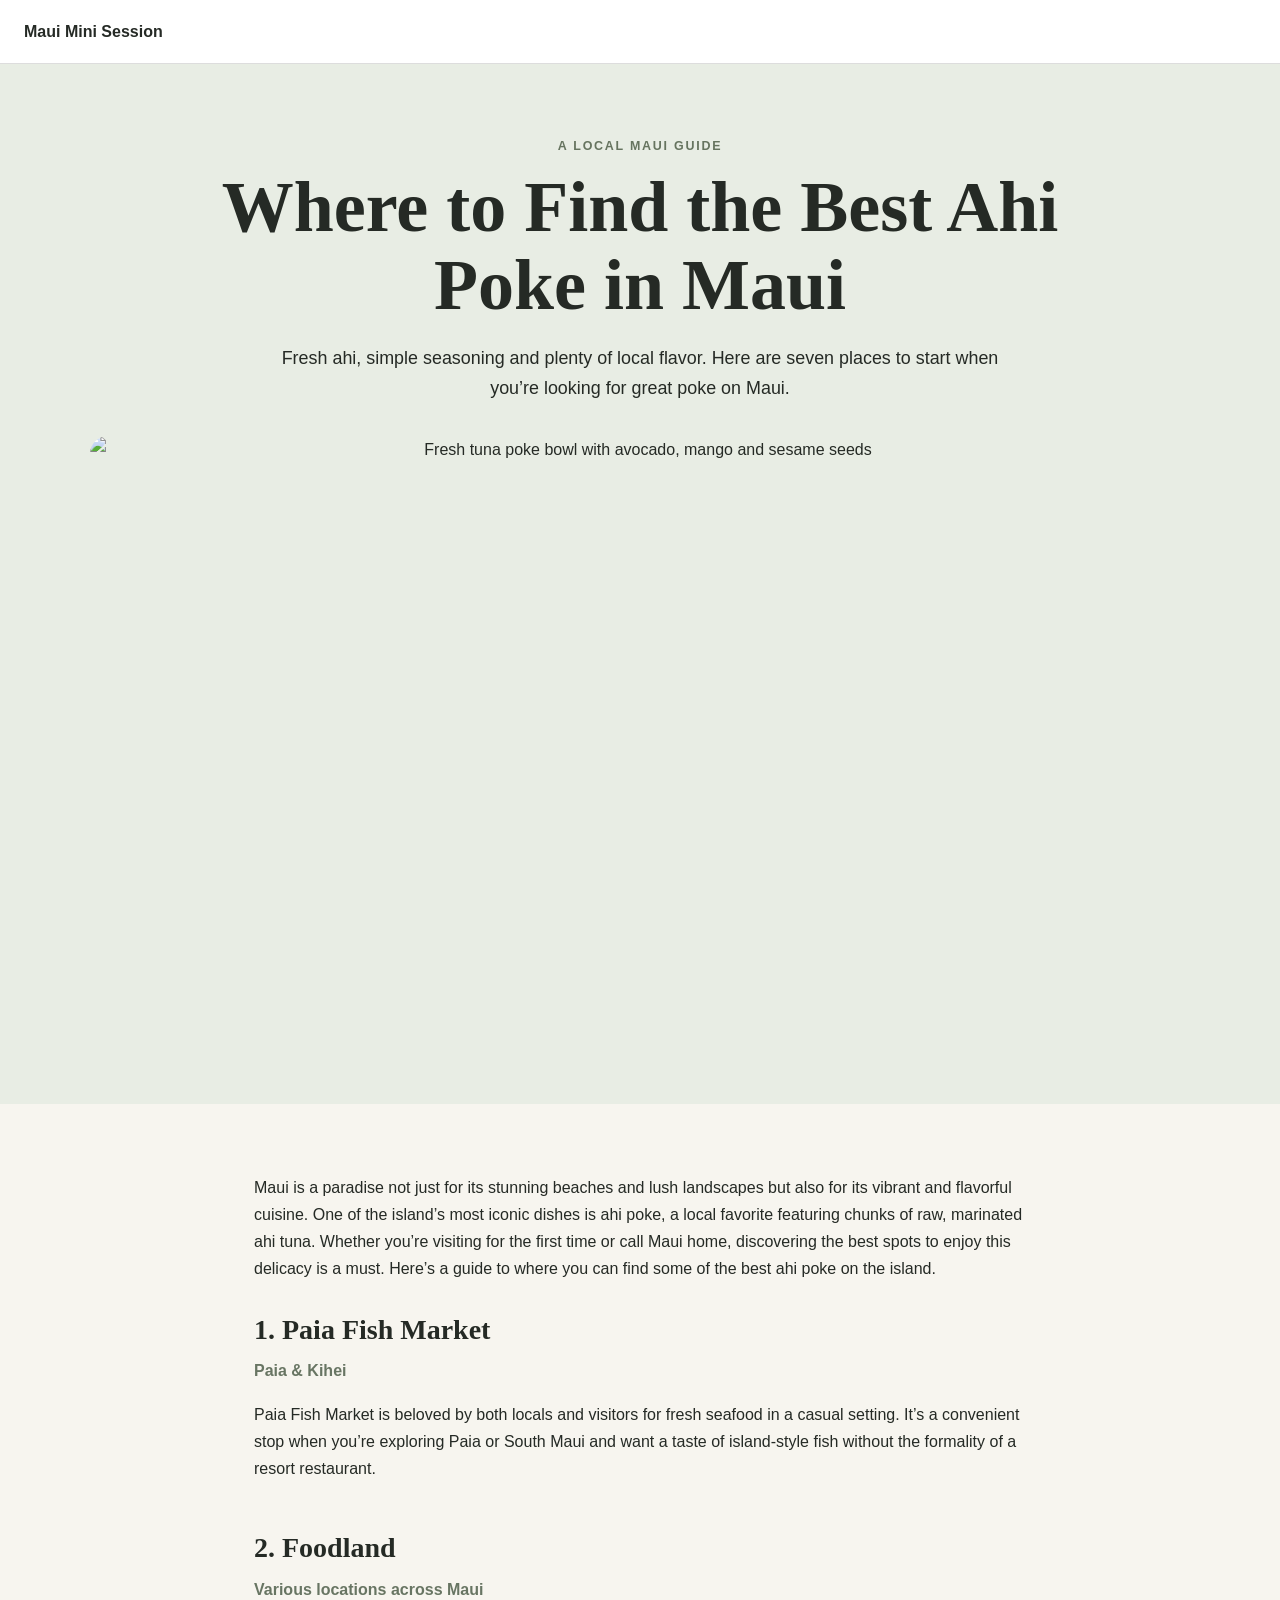
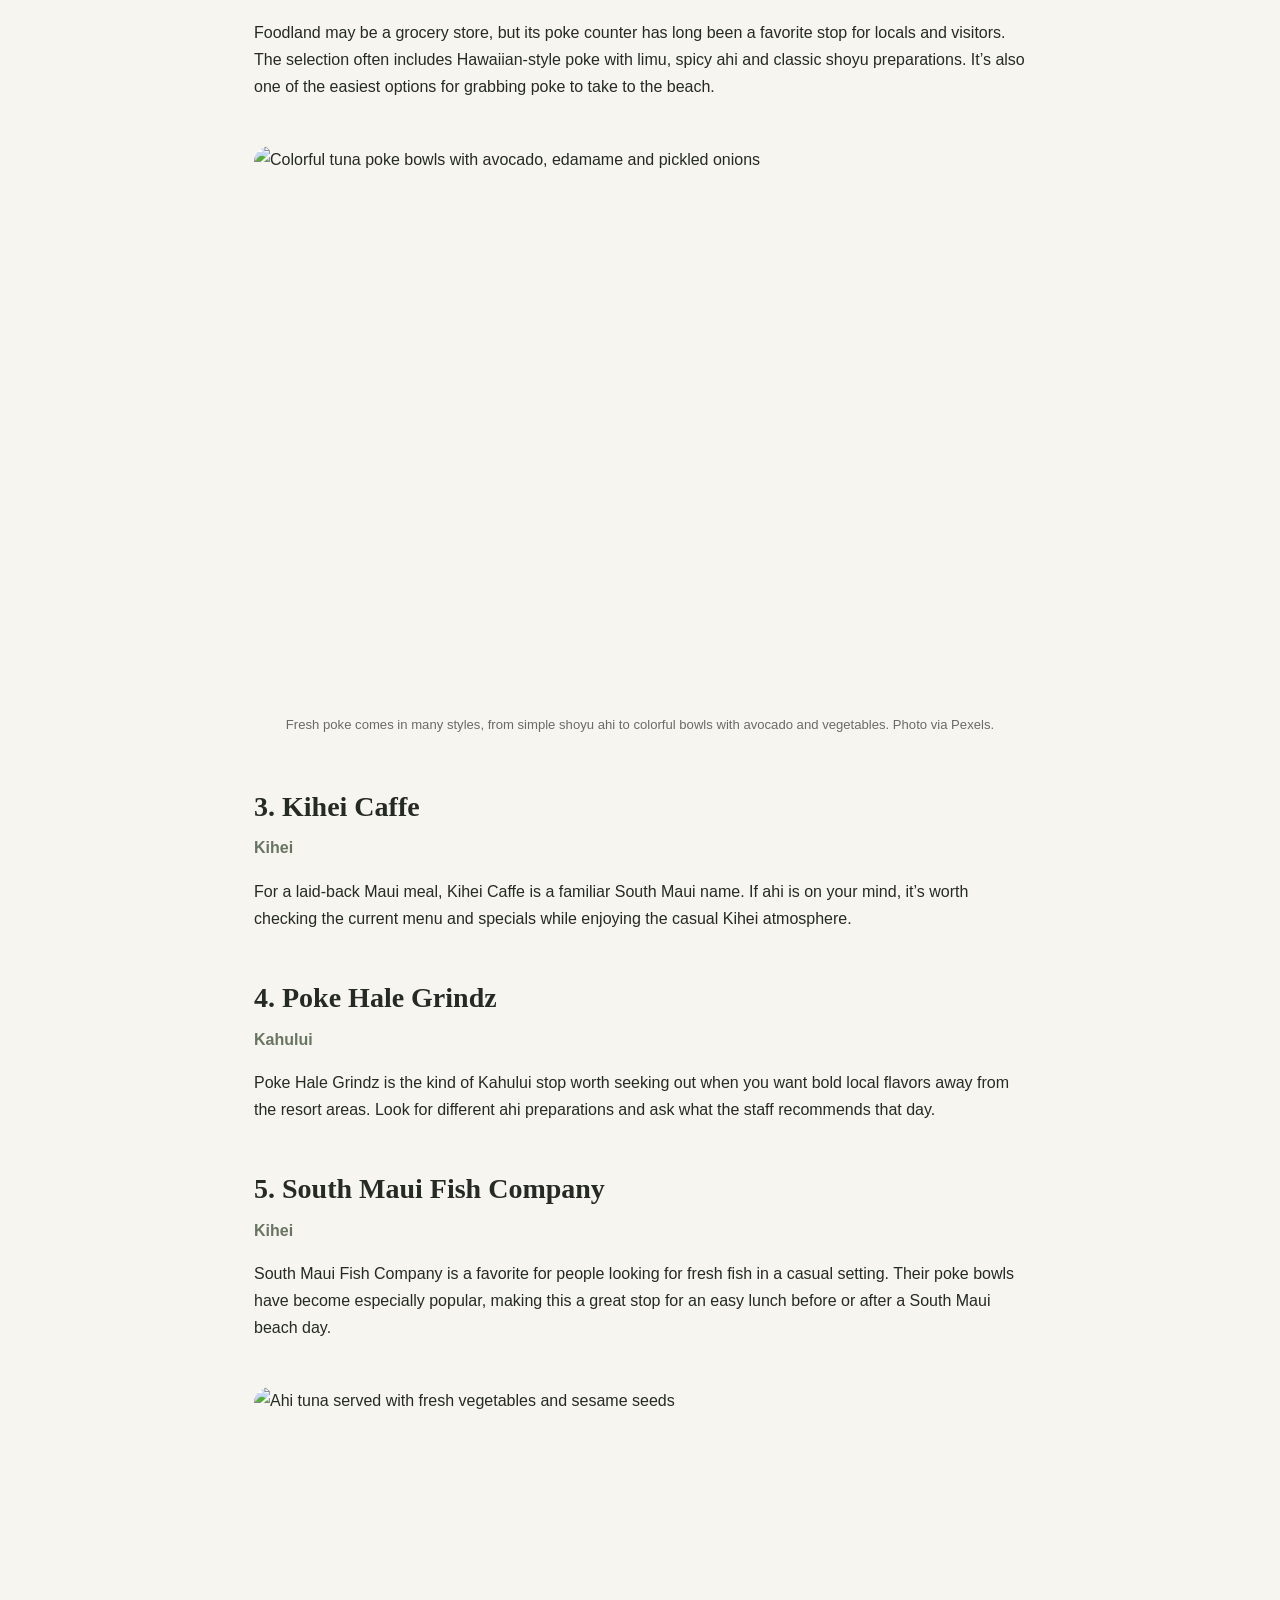
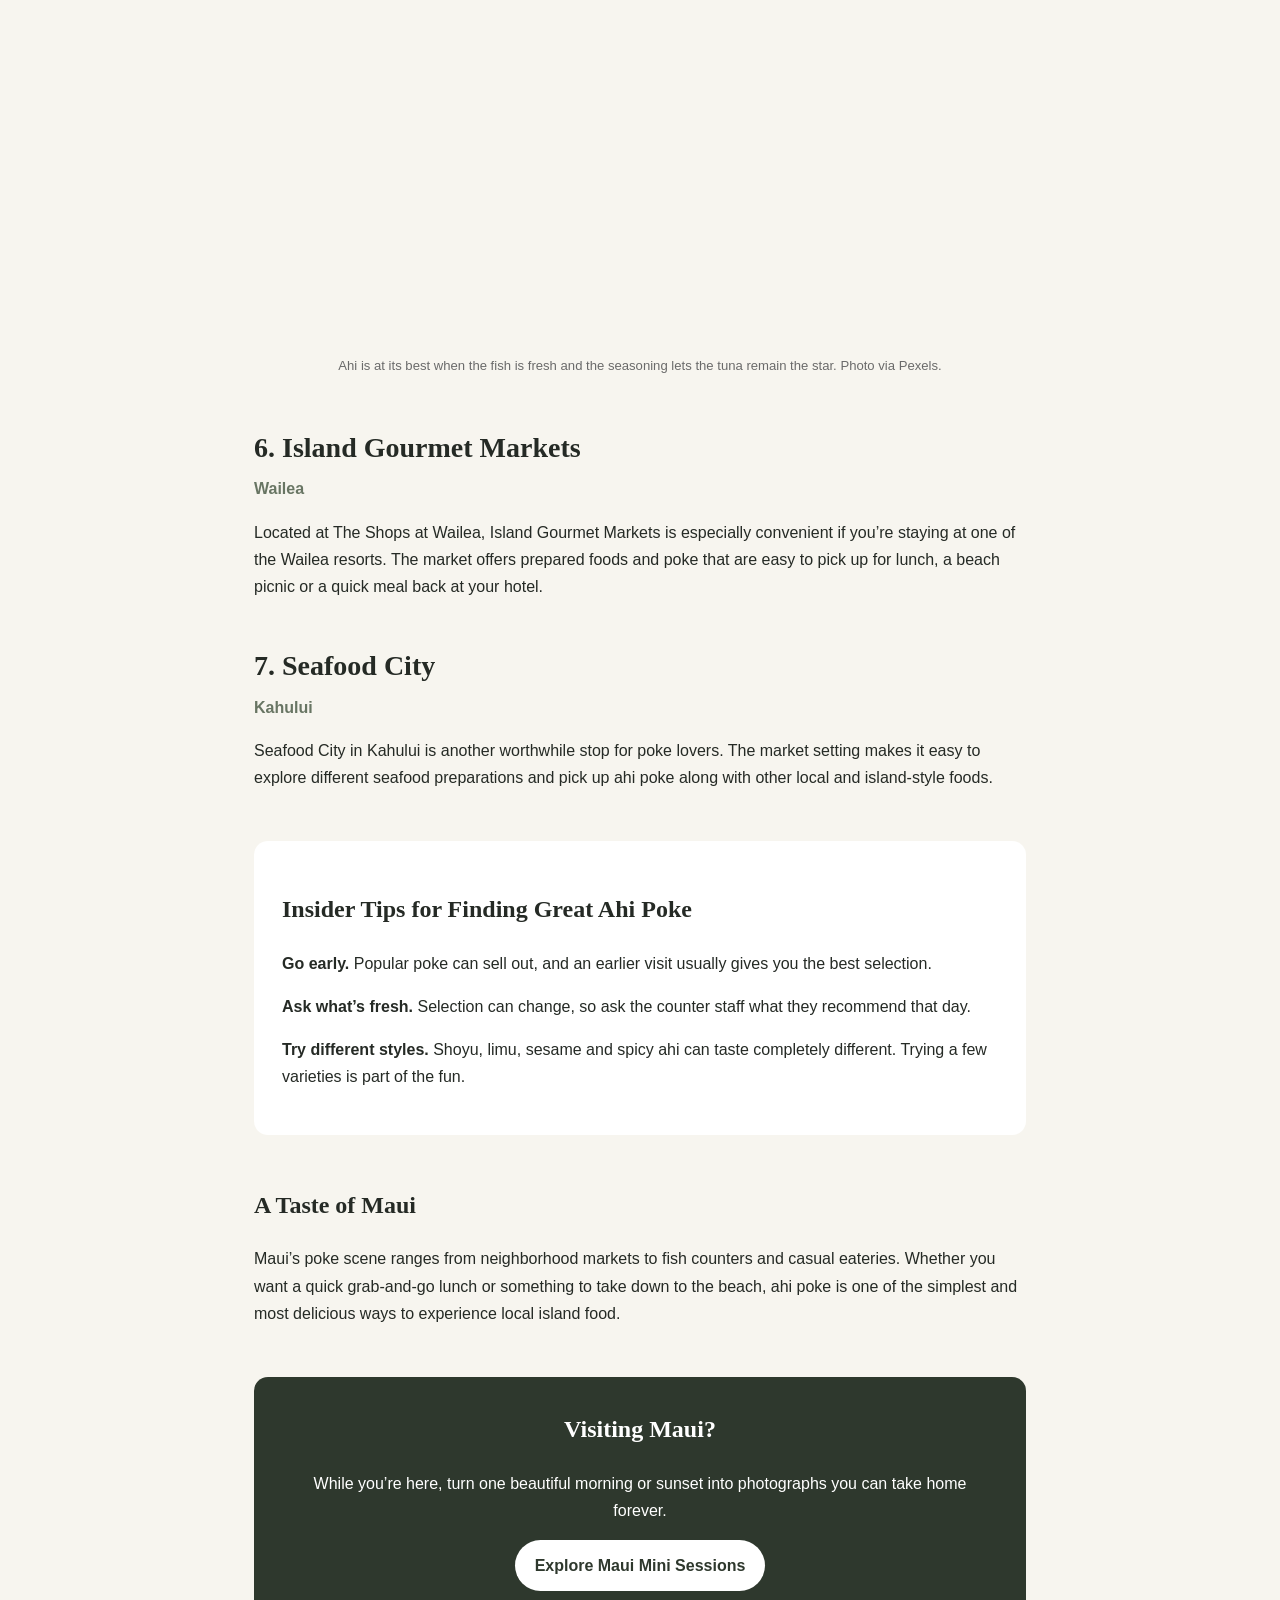
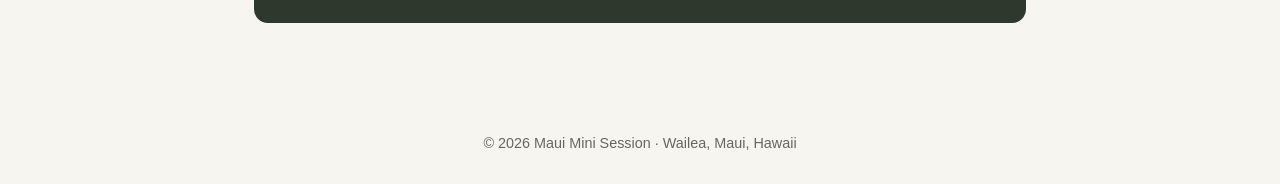
==== commit e46f9421: "Restore working poke article images" ====
--- a/best-ahi-poke-maui/index.html
+++ b/best-ahi-poke-maui/index.html
@@ -13,29 +13,29 @@
 <meta property="og:title" content="Where to Find the Best Ahi Poke in Maui">
 <meta property="og:description" content="Seven local spots for fresh ahi poke in Maui, from Kihei and Wailea to Kahului and Paia.">
 <meta property="og:url" content="https://mauiminisession.com/best-ahi-poke-maui/">
-<meta property="og:image" content="https://mauiminisession.com/assets/maui-ahi-tuna-local.svg">
-<meta property="og:image:alt" content="Fresh locally caught ahi tuna in a Maui kitchen">
+<meta property="og:image" content="https://images.pexels.com/photos/15913487/pexels-photo-15913487/free-photo-of-salad-in-bowl.jpeg?auto=compress&dpr=1&w=1600">
+<meta property="og:image:alt" content="Fresh tuna poke bowl with avocado, mango and sesame seeds">
 <meta name="twitter:card" content="summary_large_image">
-<meta name="twitter:image" content="https://mauiminisession.com/assets/maui-ahi-tuna-local.svg">
+<meta name="twitter:image" content="https://images.pexels.com/photos/15913487/pexels-photo-15913487/free-photo-of-salad-in-bowl.jpeg?auto=compress&dpr=1&w=1600">
 <style>
-:root{--ink:#252a25;--sage:#93a884;--cream:#f7f5ef;--white:#fff}*{box-sizing:border-box}body{margin:0;font-family:Arial,Helvetica,sans-serif;color:var(--ink);background:var(--cream);line-height:1.7}.top{background:var(--white);border-bottom:1px solid #ddd;padding:18px 24px}.top a{color:var(--ink);text-decoration:none;font-weight:700}.hero{padding:72px 24px 48px;text-align:center;background:#e8ede4}.hero .eyebrow{text-transform:uppercase;letter-spacing:.14em;font-size:.78rem;font-weight:700;color:#66745f}.hero h1{font-family:Georgia,serif;font-size:clamp(2.3rem,6vw,4.5rem);line-height:1.08;max-width:900px;margin:12px auto 18px}.hero p{max-width:720px;margin:auto;font-size:1.12rem}.hero-image{display:block;width:min(900px,calc(100% - 32px));max-height:680px;object-fit:cover;object-position:center 58%;margin:32px auto 0;border-radius:18px}.wrap{max-width:820px;margin:0 auto;padding:54px 24px 80px}.spot{margin:0 0 42px}.spot h2{font-family:Georgia,serif;font-size:1.75rem;margin-bottom:4px}.location{font-weight:700;color:#687563;margin:0 0 10px}.article-photo{margin:46px 0}.article-photo img{display:block;width:100%;max-height:560px;object-fit:cover;border-radius:16px}.article-photo figcaption{font-size:.82rem;color:#6a6a6a;margin-top:8px;text-align:center}.tips{background:var(--white);padding:28px;border-radius:14px;margin:50px 0}.tips h2,.wrap>h2{font-family:Georgia,serif}.cta{background:#2e382d;color:#fff;padding:32px;border-radius:14px;text-align:center;margin-top:50px}.cta h2{margin-top:0;font-family:Georgia,serif}.cta a{display:inline-block;background:#fff;color:#2e382d;text-decoration:none;font-weight:700;padding:12px 20px;border-radius:999px}footer{text-align:center;padding:28px;color:#666;font-size:.9rem}@media(max-width:600px){.hero{padding-top:50px}.wrap{padding-top:38px}.hero-image{border-radius:12px}}
+:root{--ink:#252a25;--sage:#93a884;--cream:#f7f5ef;--white:#fff}*{box-sizing:border-box}body{margin:0;font-family:Arial,Helvetica,sans-serif;color:var(--ink);background:var(--cream);line-height:1.7}.top{background:var(--white);border-bottom:1px solid #ddd;padding:18px 24px}.top a{color:var(--ink);text-decoration:none;font-weight:700}.hero{padding:72px 24px 48px;text-align:center;background:#e8ede4}.hero .eyebrow{text-transform:uppercase;letter-spacing:.14em;font-size:.78rem;font-weight:700;color:#66745f}.hero h1{font-family:Georgia,serif;font-size:clamp(2.3rem,6vw,4.5rem);line-height:1.08;max-width:900px;margin:12px auto 18px}.hero p{max-width:720px;margin:auto;font-size:1.12rem}.hero-image{display:block;width:min(1100px,calc(100% - 32px));max-height:620px;object-fit:cover;margin:32px auto 0;border-radius:18px}.wrap{max-width:820px;margin:0 auto;padding:54px 24px 80px}.spot{margin:0 0 42px}.spot h2{font-family:Georgia,serif;font-size:1.75rem;margin-bottom:4px}.location{font-weight:700;color:#687563;margin:0 0 10px}.article-photo{margin:46px 0}.article-photo img{display:block;width:100%;max-height:560px;object-fit:cover;border-radius:16px}.article-photo figcaption{font-size:.82rem;color:#6a6a6a;margin-top:8px;text-align:center}.article-photo a{color:inherit}.tips{background:var(--white);padding:28px;border-radius:14px;margin:50px 0}.tips h2,.wrap>h2{font-family:Georgia,serif}.cta{background:#2e382d;color:#fff;padding:32px;border-radius:14px;text-align:center;margin-top:50px}.cta h2{margin-top:0;font-family:Georgia,serif}.cta a{display:inline-block;background:#fff;color:#2e382d;text-decoration:none;font-weight:700;padding:12px 20px;border-radius:999px}footer{text-align:center;padding:28px;color:#666;font-size:.9rem}@media(max-width:600px){.hero{padding-top:50px}.wrap{padding-top:38px}.hero-image{border-radius:12px}}
 </style>
 <script type="application/ld+json">
-{"@context":"https://schema.org","@type":"BlogPosting","headline":"Where to Find the Best Ahi Poke in Maui","description":"Seven local spots for fresh ahi poke in Maui, from Kihei and Wailea to Kahului and Paia.","datePublished":"2026-08-22","dateModified":"2026-08-22","mainEntityOfPage":"https://mauiminisession.com/best-ahi-poke-maui/","image":["https://mauiminisession.com/assets/maui-ahi-tuna-local.svg","https://mauiminisession.com/assets/maui-local-food-guide.svg"],"author":{"@type":"Organization","name":"Maui Mini Session"},"publisher":{"@type":"Organization","name":"Maui Mini Session","url":"https://mauiminisession.com/"}}
+{"@context":"https://schema.org","@type":"BlogPosting","headline":"Where to Find the Best Ahi Poke in Maui","description":"Seven local spots for fresh ahi poke in Maui, from Kihei and Wailea to Kahului and Paia.","datePublished":"2026-08-22","dateModified":"2026-08-22","mainEntityOfPage":"https://mauiminisession.com/best-ahi-poke-maui/","image":["https://images.pexels.com/photos/15913487/pexels-photo-15913487/free-photo-of-salad-in-bowl.jpeg?auto=compress&dpr=1&w=1600","https://images.pexels.com/photos/24706548/pexels-photo-24706548/free-photo-of-dinner-with-vegetable-and-salmon.jpeg?auto=compress&dpr=1&w=1600","https://images.pexels.com/photos/28883617/pexels-photo-28883617/free-photo-of-delicious-ahi-tuna-salad-with-fresh-vegetables.jpeg?auto=compress&dpr=1&w=1600"],"author":{"@type":"Organization","name":"Maui Mini Session"},"publisher":{"@type":"Organization","name":"Maui Mini Session","url":"https://mauiminisession.com/"}}
 </script>
 </head>
 <body>
 <header class="top"><a href="/">Maui Mini Session</a></header>
-<section class="hero"><div class="eyebrow">A Local Maui Guide</div><h1>Where to Find the Best Ahi Poke in Maui</h1><p>Fresh ahi, simple seasoning and plenty of local flavor. Here are seven places to start when you’re looking for great poke on Maui.</p><img class="hero-image" src="../assets/maui-ahi-tuna-local.svg" alt="Fresh locally caught ahi tuna on a kitchen counter in Maui" width="420" height="747" fetchpriority="high"></section>
+<section class="hero"><div class="eyebrow">A Local Maui Guide</div><h1>Where to Find the Best Ahi Poke in Maui</h1><p>Fresh ahi, simple seasoning and plenty of local flavor. Here are seven places to start when you’re looking for great poke on Maui.</p><img class="hero-image" src="https://images.pexels.com/photos/15913487/pexels-photo-15913487/free-photo-of-salad-in-bowl.jpeg?auto=compress&dpr=1&w=1600" alt="Fresh tuna poke bowl with avocado, mango and sesame seeds" width="1600" height="1000" fetchpriority="high"></section>
 <main class="wrap">
 <p>Maui is a paradise not just for its stunning beaches and lush landscapes but also for its vibrant and flavorful cuisine. One of the island’s most iconic dishes is ahi poke, a local favorite featuring chunks of raw, marinated ahi tuna. Whether you’re visiting for the first time or call Maui home, discovering the best spots to enjoy this delicacy is a must. Here’s a guide to where you can find some of the best ahi poke on the island.</p>
 <section class="spot"><h2>1. Paia Fish Market</h2><p class="location">Paia &amp; Kihei</p><p>Paia Fish Market is beloved by both locals and visitors for fresh seafood in a casual setting. It’s a convenient stop when you’re exploring Paia or South Maui and want a taste of island-style fish without the formality of a resort restaurant.</p></section>
 <section class="spot"><h2>2. Foodland</h2><p class="location">Various locations across Maui</p><p>Foodland may be a grocery store, but its poke counter has long been a favorite stop for locals and visitors. The selection often includes Hawaiian-style poke with limu, spicy ahi and classic shoyu preparations. It’s also one of the easiest options for grabbing poke to take to the beach.</p></section>
-<figure class="article-photo"><img src="../assets/maui-local-food-guide.svg" alt="A casual local meal in Maui with family at the table" width="420" height="560" loading="lazy" decoding="async"><figcaption>A casual local meal is part of the Maui experience—simple food, family and island favorites.</figcaption></figure>
+<figure class="article-photo"><img src="https://images.pexels.com/photos/24706548/pexels-photo-24706548/free-photo-of-dinner-with-vegetable-and-salmon.jpeg?auto=compress&dpr=1&w=1400" alt="Colorful tuna poke bowls with avocado, edamame and pickled onions" width="1400" height="1400" loading="lazy" decoding="async"><figcaption>Fresh poke comes in many styles, from simple shoyu ahi to colorful bowls with avocado and vegetables. Photo via Pexels.</figcaption></figure>
 <section class="spot"><h2>3. Kihei Caffe</h2><p class="location">Kihei</p><p>For a laid-back Maui meal, Kihei Caffe is a familiar South Maui name. If ahi is on your mind, it’s worth checking the current menu and specials while enjoying the casual Kihei atmosphere.</p></section>
 <section class="spot"><h2>4. Poke Hale Grindz</h2><p class="location">Kahului</p><p>Poke Hale Grindz is the kind of Kahului stop worth seeking out when you want bold local flavors away from the resort areas. Look for different ahi preparations and ask what the staff recommends that day.</p></section>
 <section class="spot"><h2>5. South Maui Fish Company</h2><p class="location">Kihei</p><p>South Maui Fish Company is a favorite for people looking for fresh fish in a casual setting. Their poke bowls have become especially popular, making this a great stop for an easy lunch before or after a South Maui beach day.</p></section>
-<figure class="article-photo"><img src="../assets/maui-ahi-tuna-local.svg" alt="Fresh whole ahi tuna ready to be prepared in Maui" width="420" height="747" loading="lazy" decoding="async"><figcaption>Great poke starts with great fish. Fresh ahi is the heart of one of Hawaii’s most iconic foods.</figcaption></figure>
+<figure class="article-photo"><img src="https://images.pexels.com/photos/28883617/pexels-photo-28883617/free-photo-of-delicious-ahi-tuna-salad-with-fresh-vegetables.jpeg?auto=compress&dpr=1&w=1400" alt="Ahi tuna served with fresh vegetables and sesame seeds" width="1400" height="1050" loading="lazy" decoding="async"><figcaption>Ahi is at its best when the fish is fresh and the seasoning lets the tuna remain the star. Photo via Pexels.</figcaption></figure>
 <section class="spot"><h2>6. Island Gourmet Markets</h2><p class="location">Wailea</p><p>Located at The Shops at Wailea, Island Gourmet Markets is especially convenient if you’re staying at one of the Wailea resorts. The market offers prepared foods and poke that are easy to pick up for lunch, a beach picnic or a quick meal back at your hotel.</p></section>
 <section class="spot"><h2>7. Seafood City</h2><p class="location">Kahului</p><p>Seafood City in Kahului is another worthwhile stop for poke lovers. The market setting makes it easy to explore different seafood preparations and pick up ahi poke along with other local and island-style foods.</p></section>
 <section class="tips"><h2>Insider Tips for Finding Great Ahi Poke</h2><p><strong>Go early.</strong> Popular poke can sell out, and an earlier visit usually gives you the best selection.</p><p><strong>Ask what’s fresh.</strong> Selection can change, so ask the counter staff what they recommend that day.</p><p><strong>Try different styles.</strong> Shoyu, limu, sesame and spicy ahi can taste completely different. Trying a few varieties is part of the fun.</p></section>
